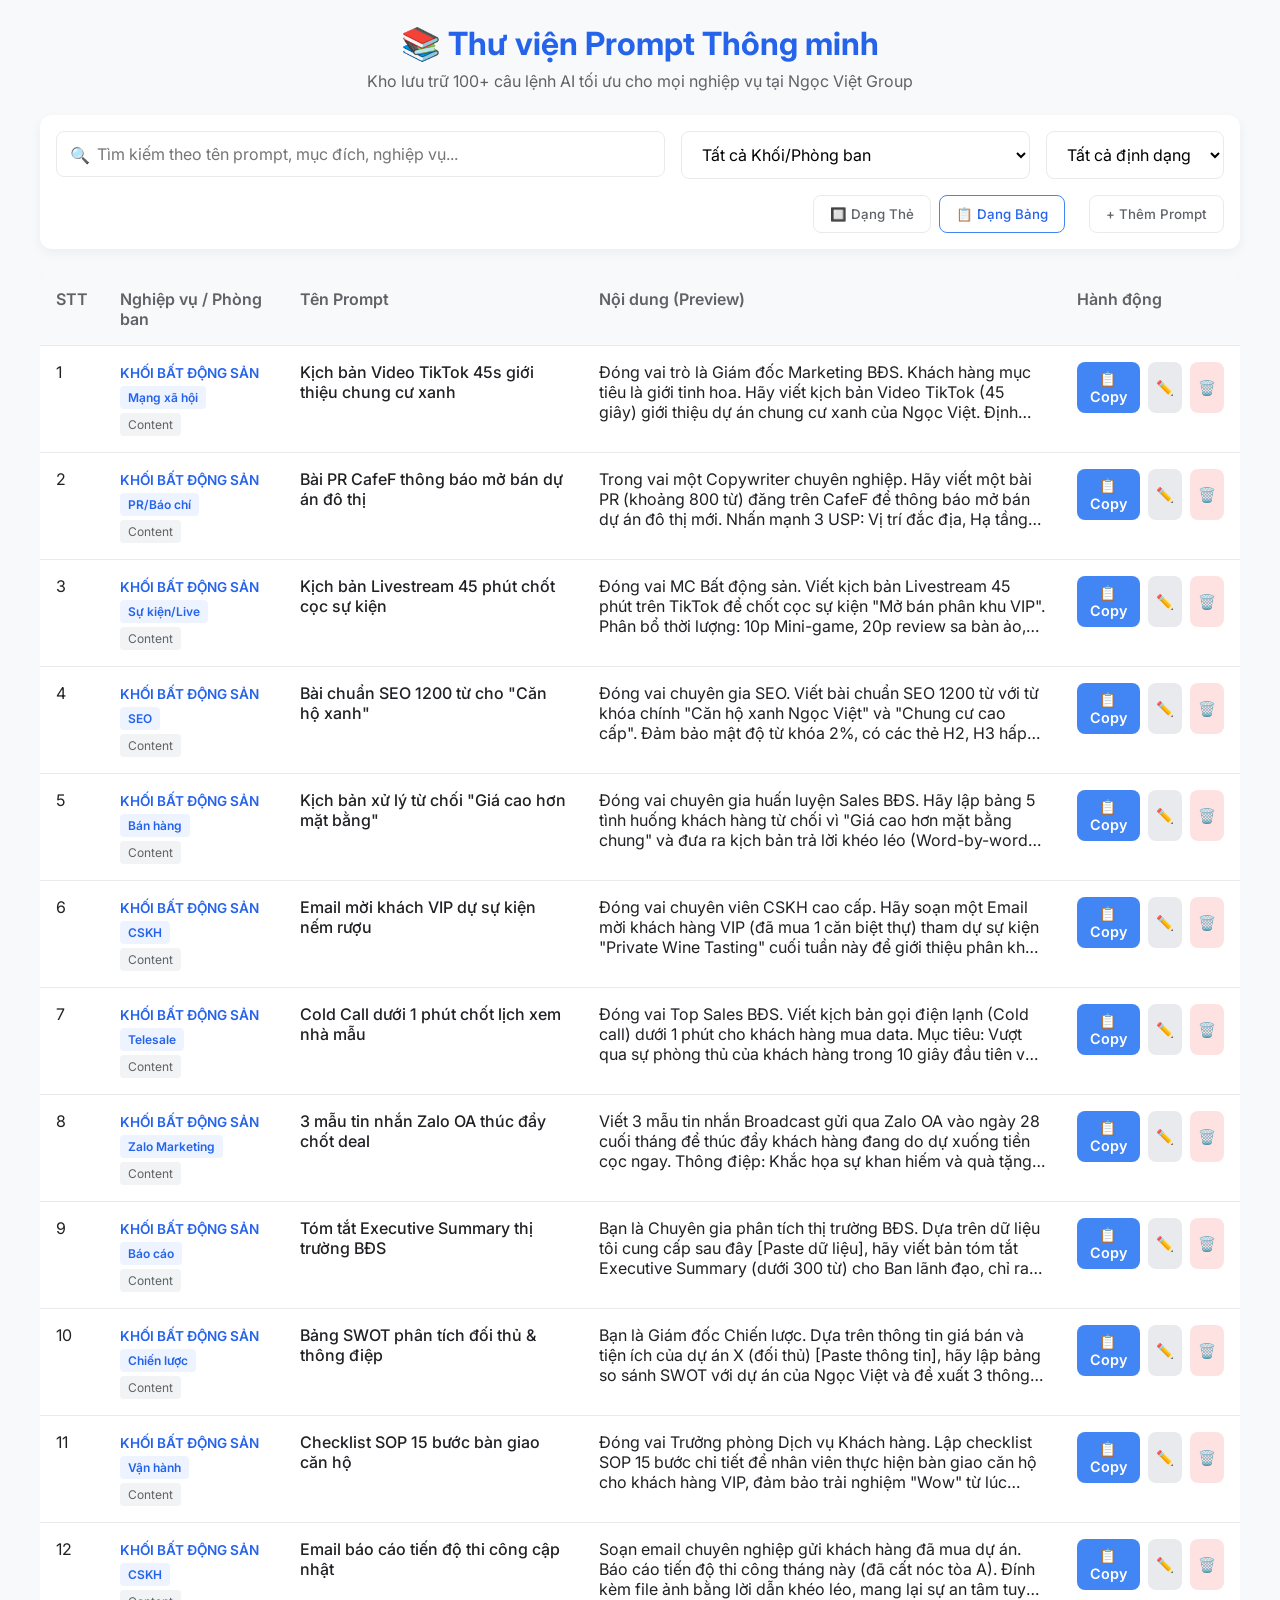
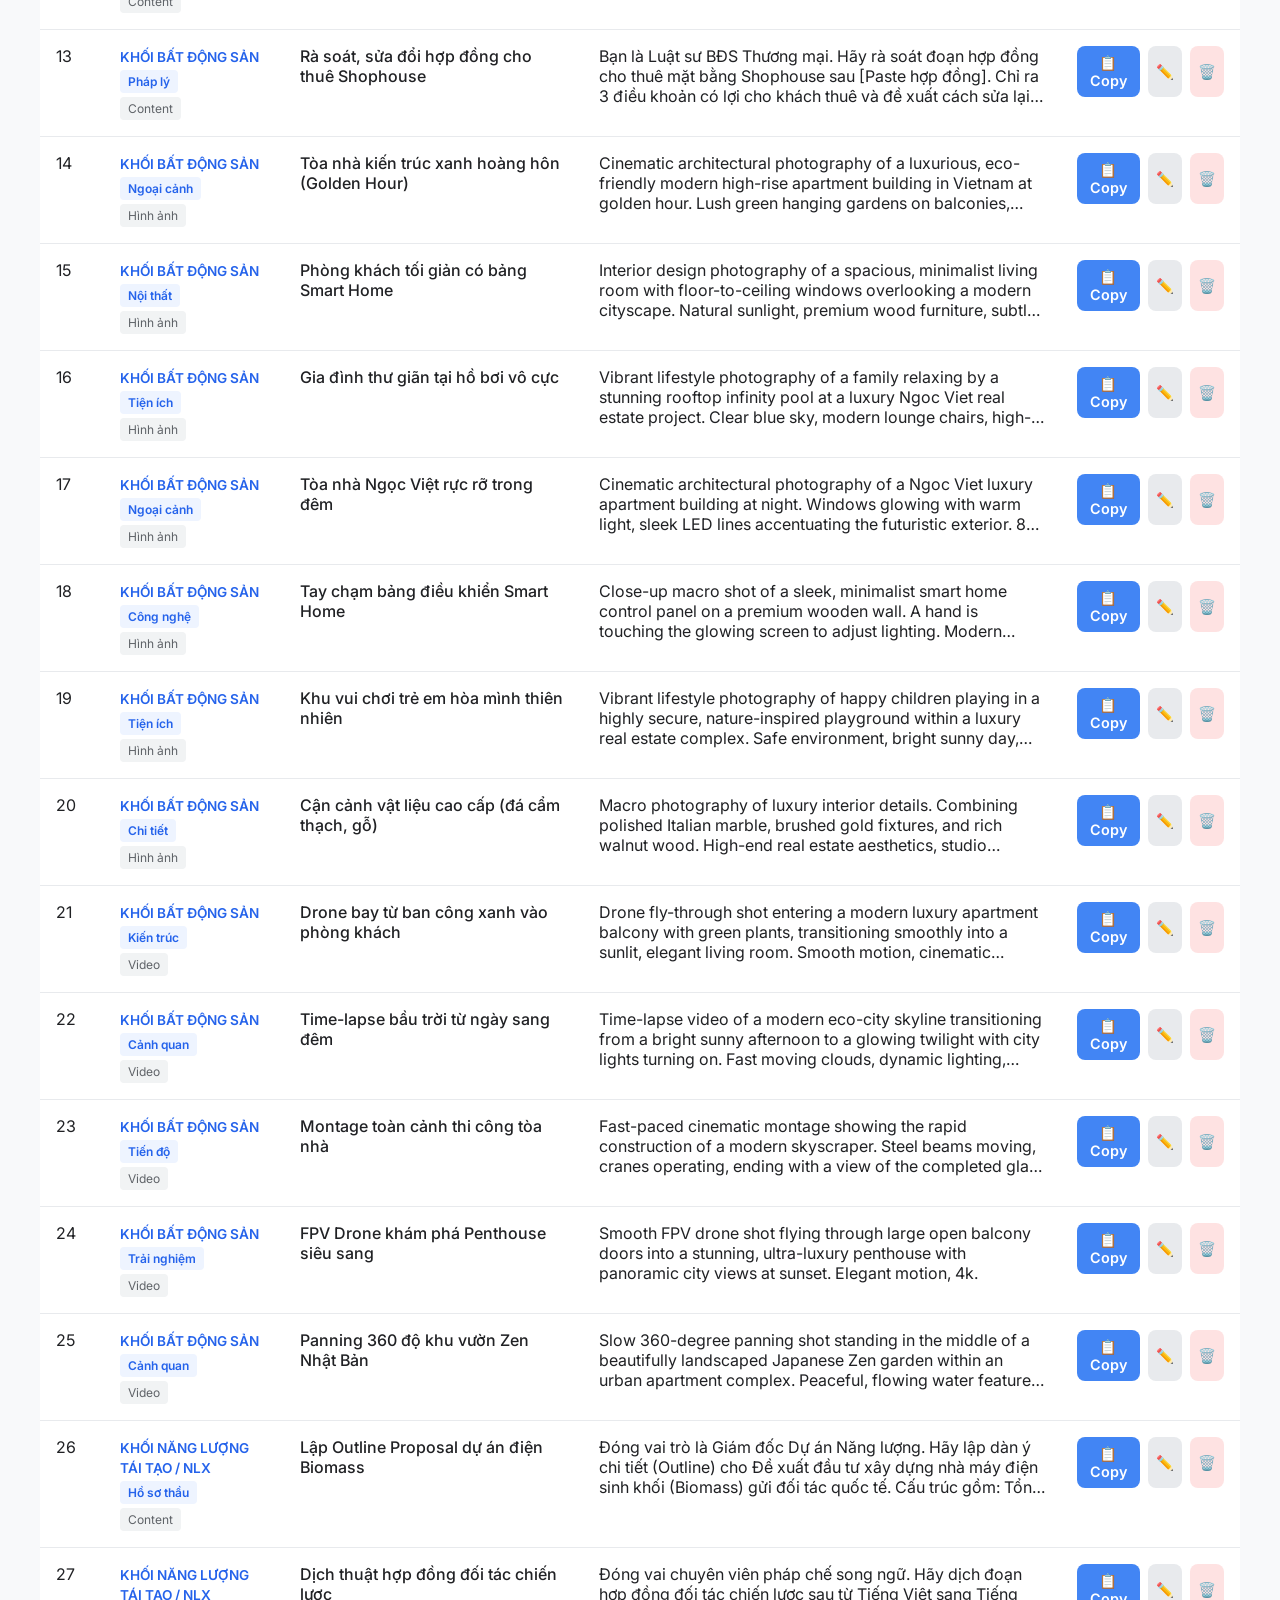
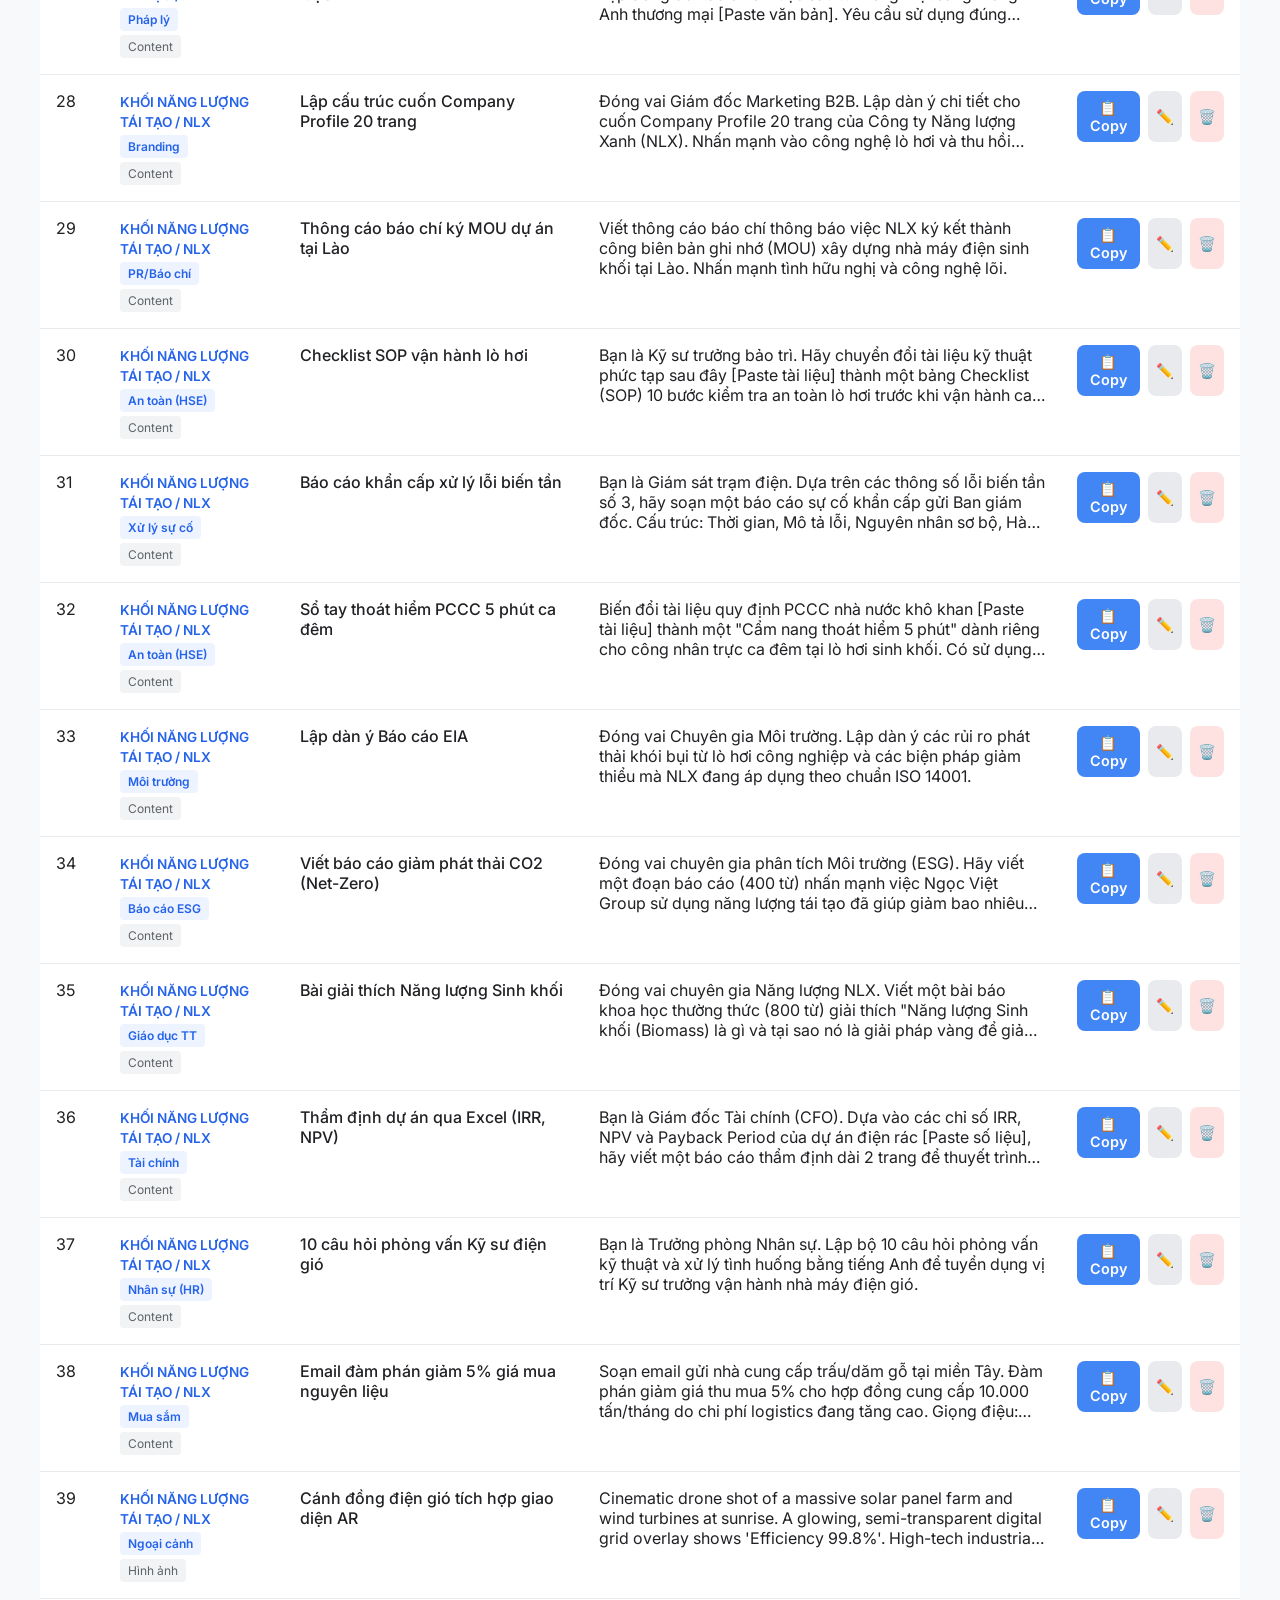
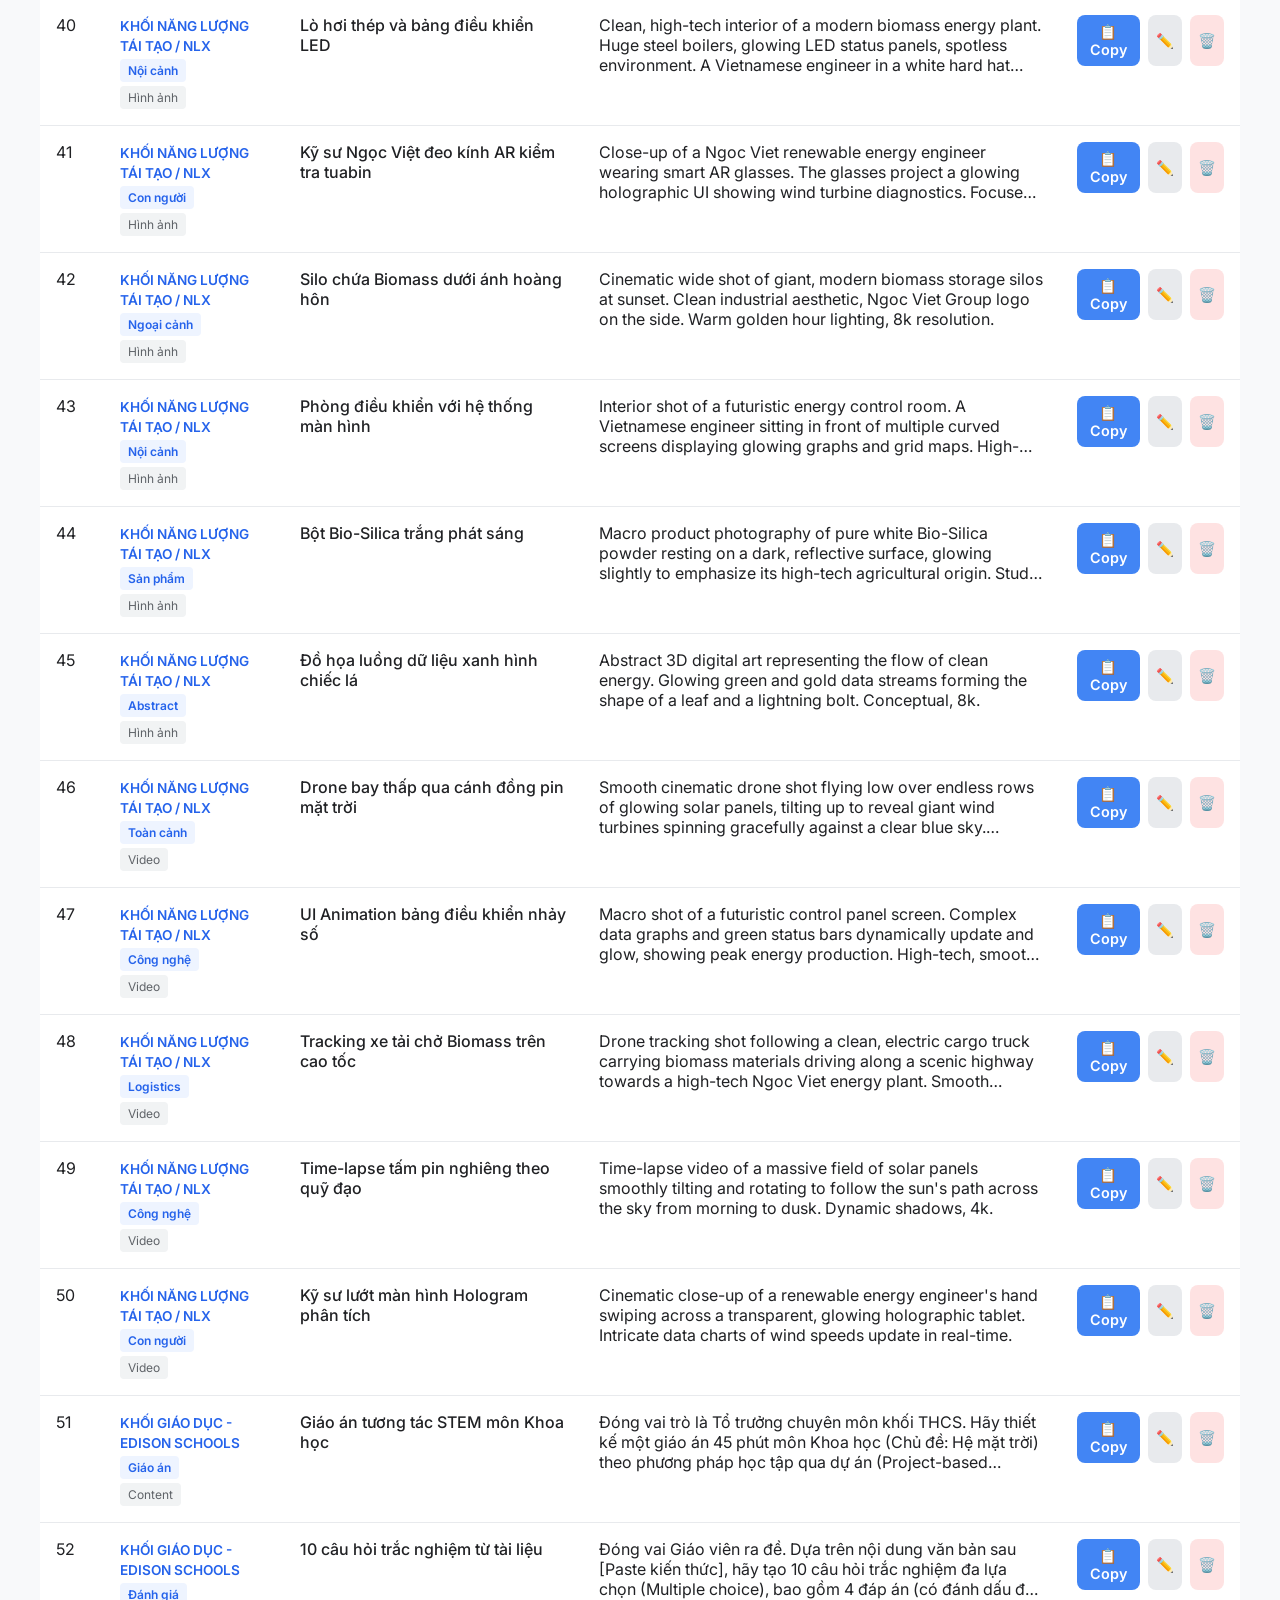
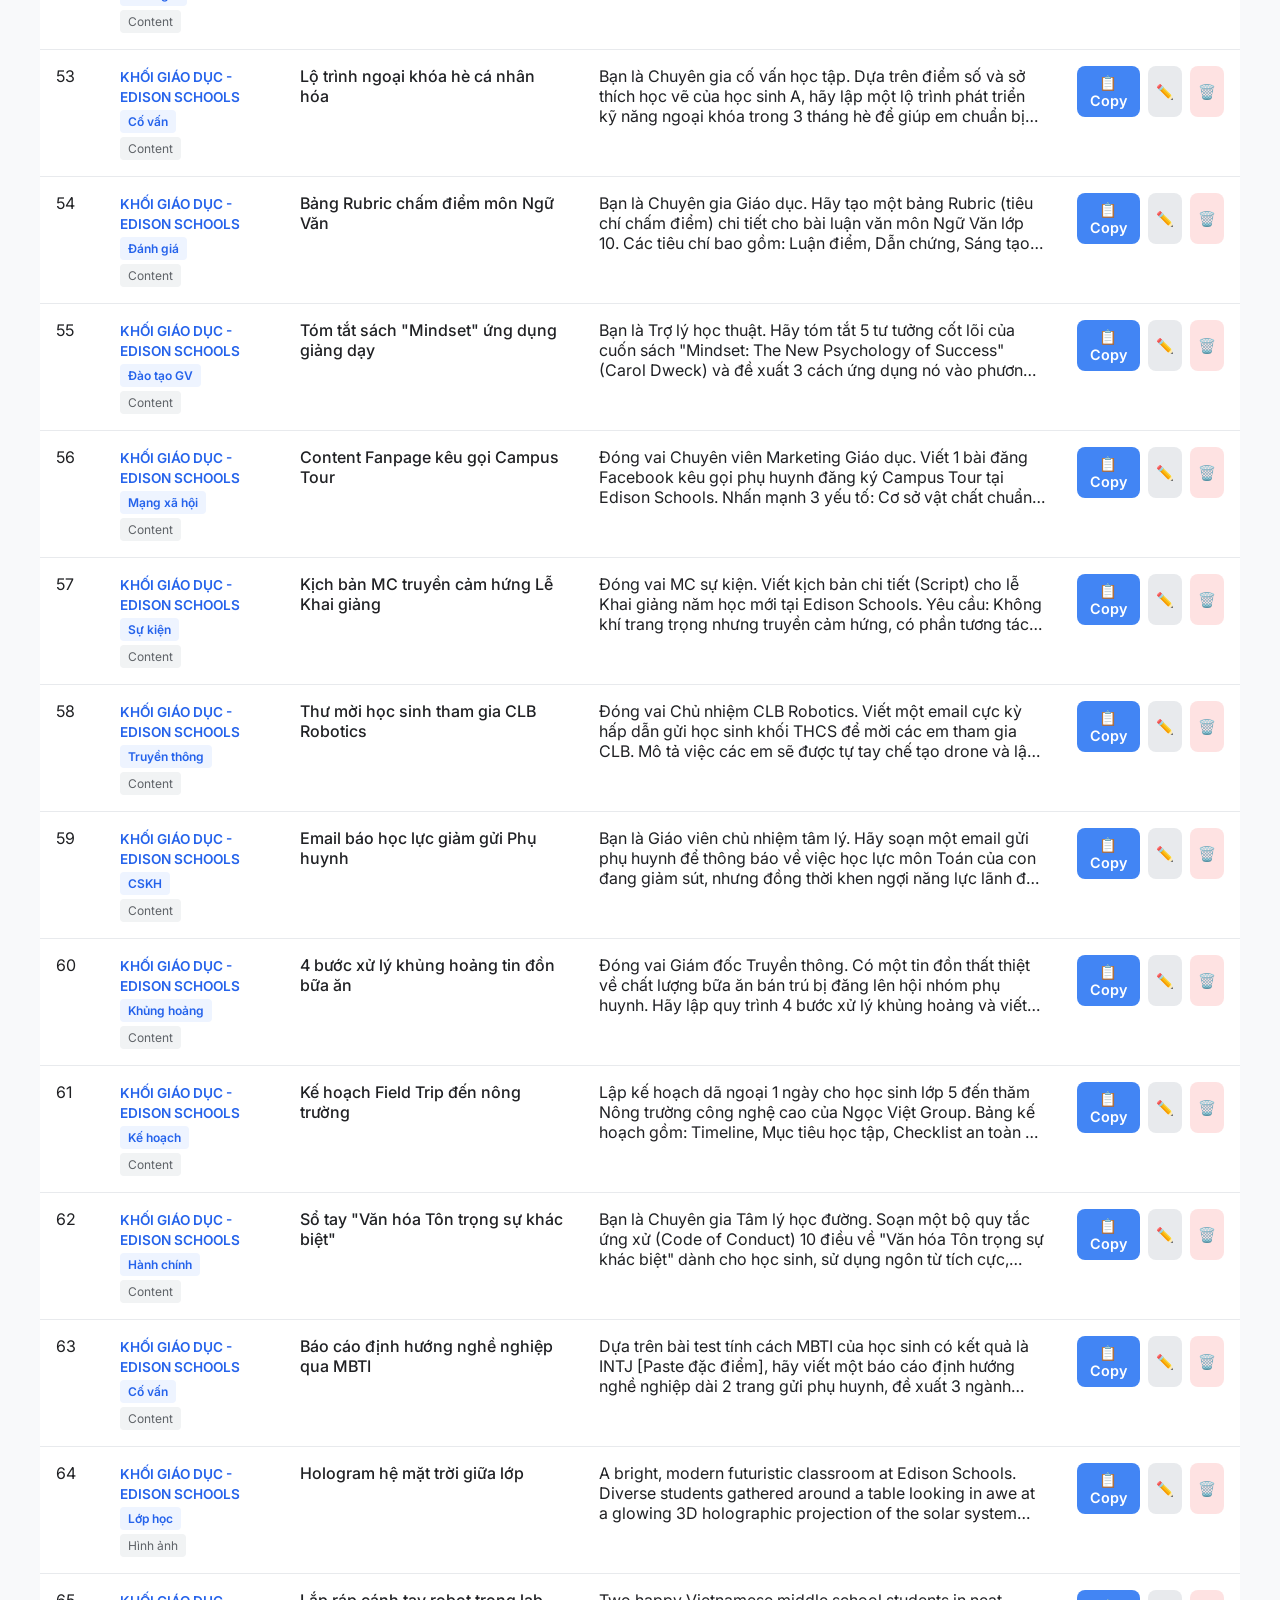
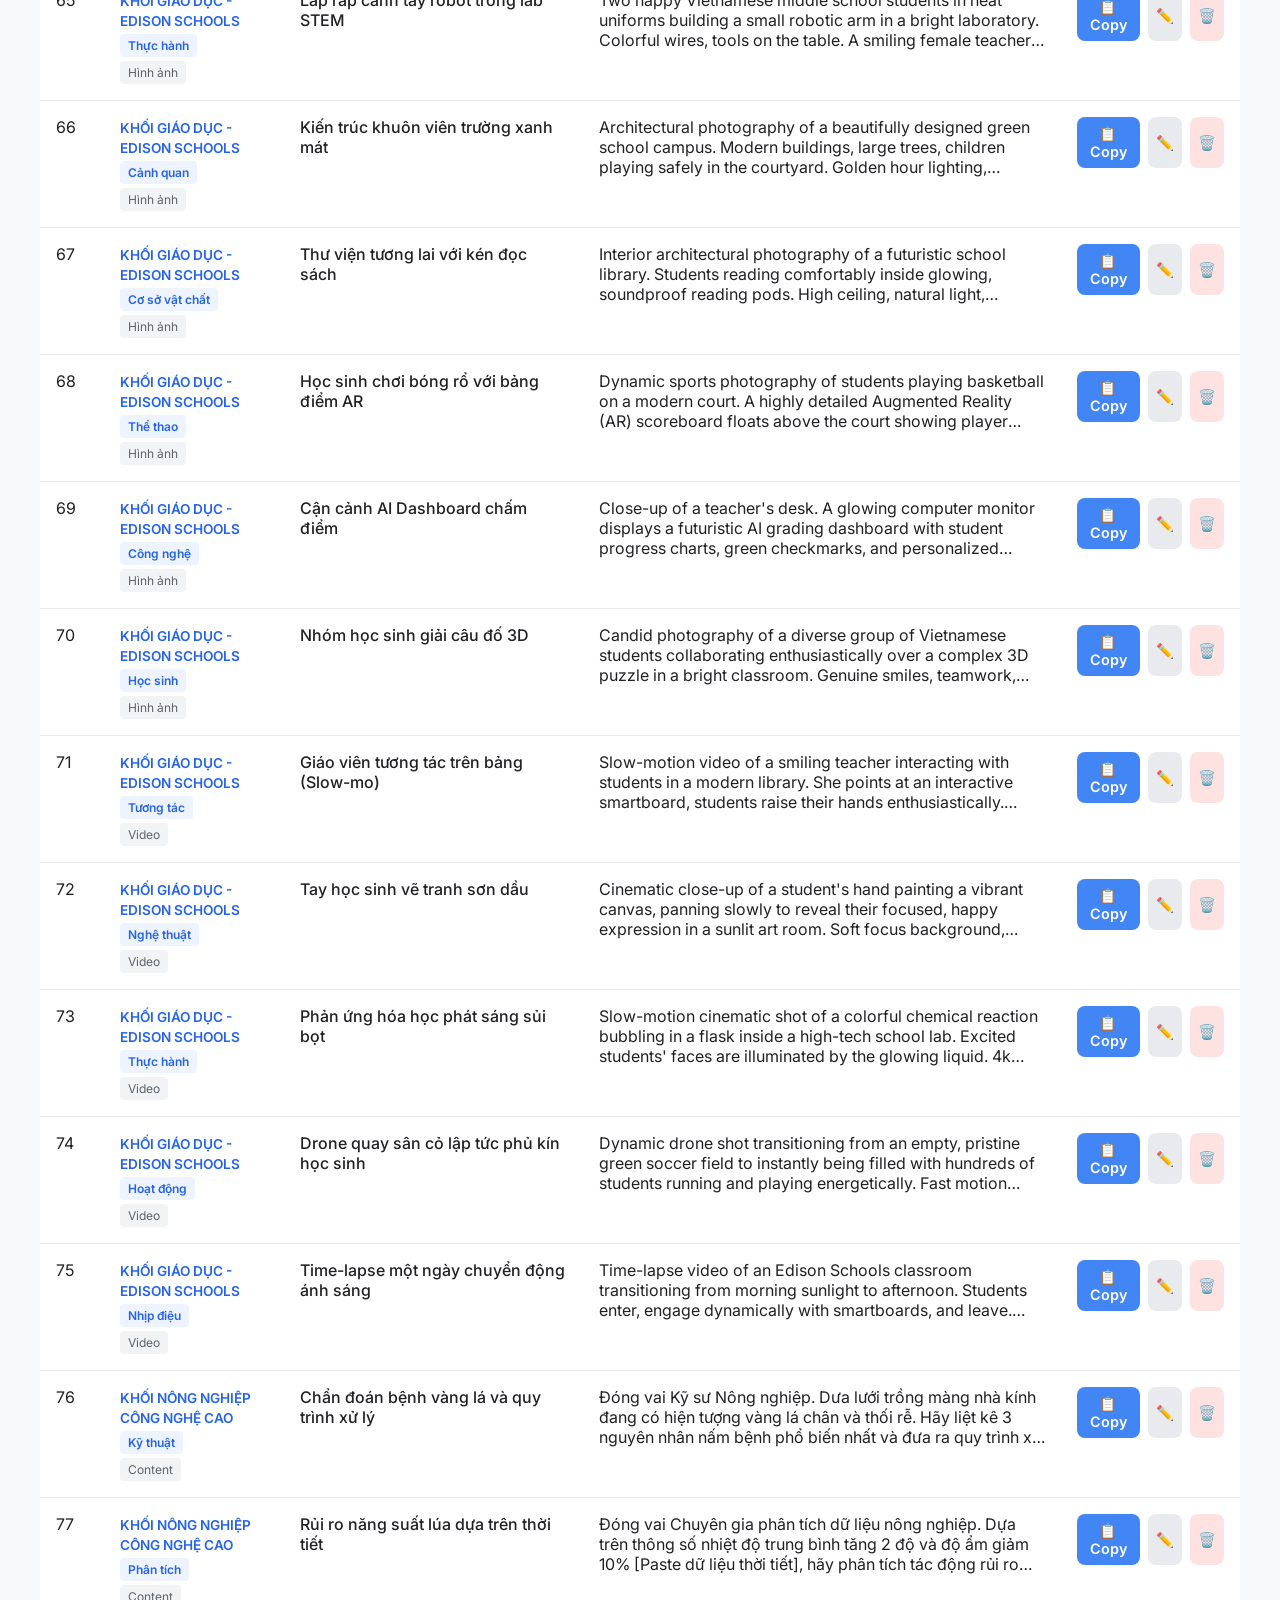
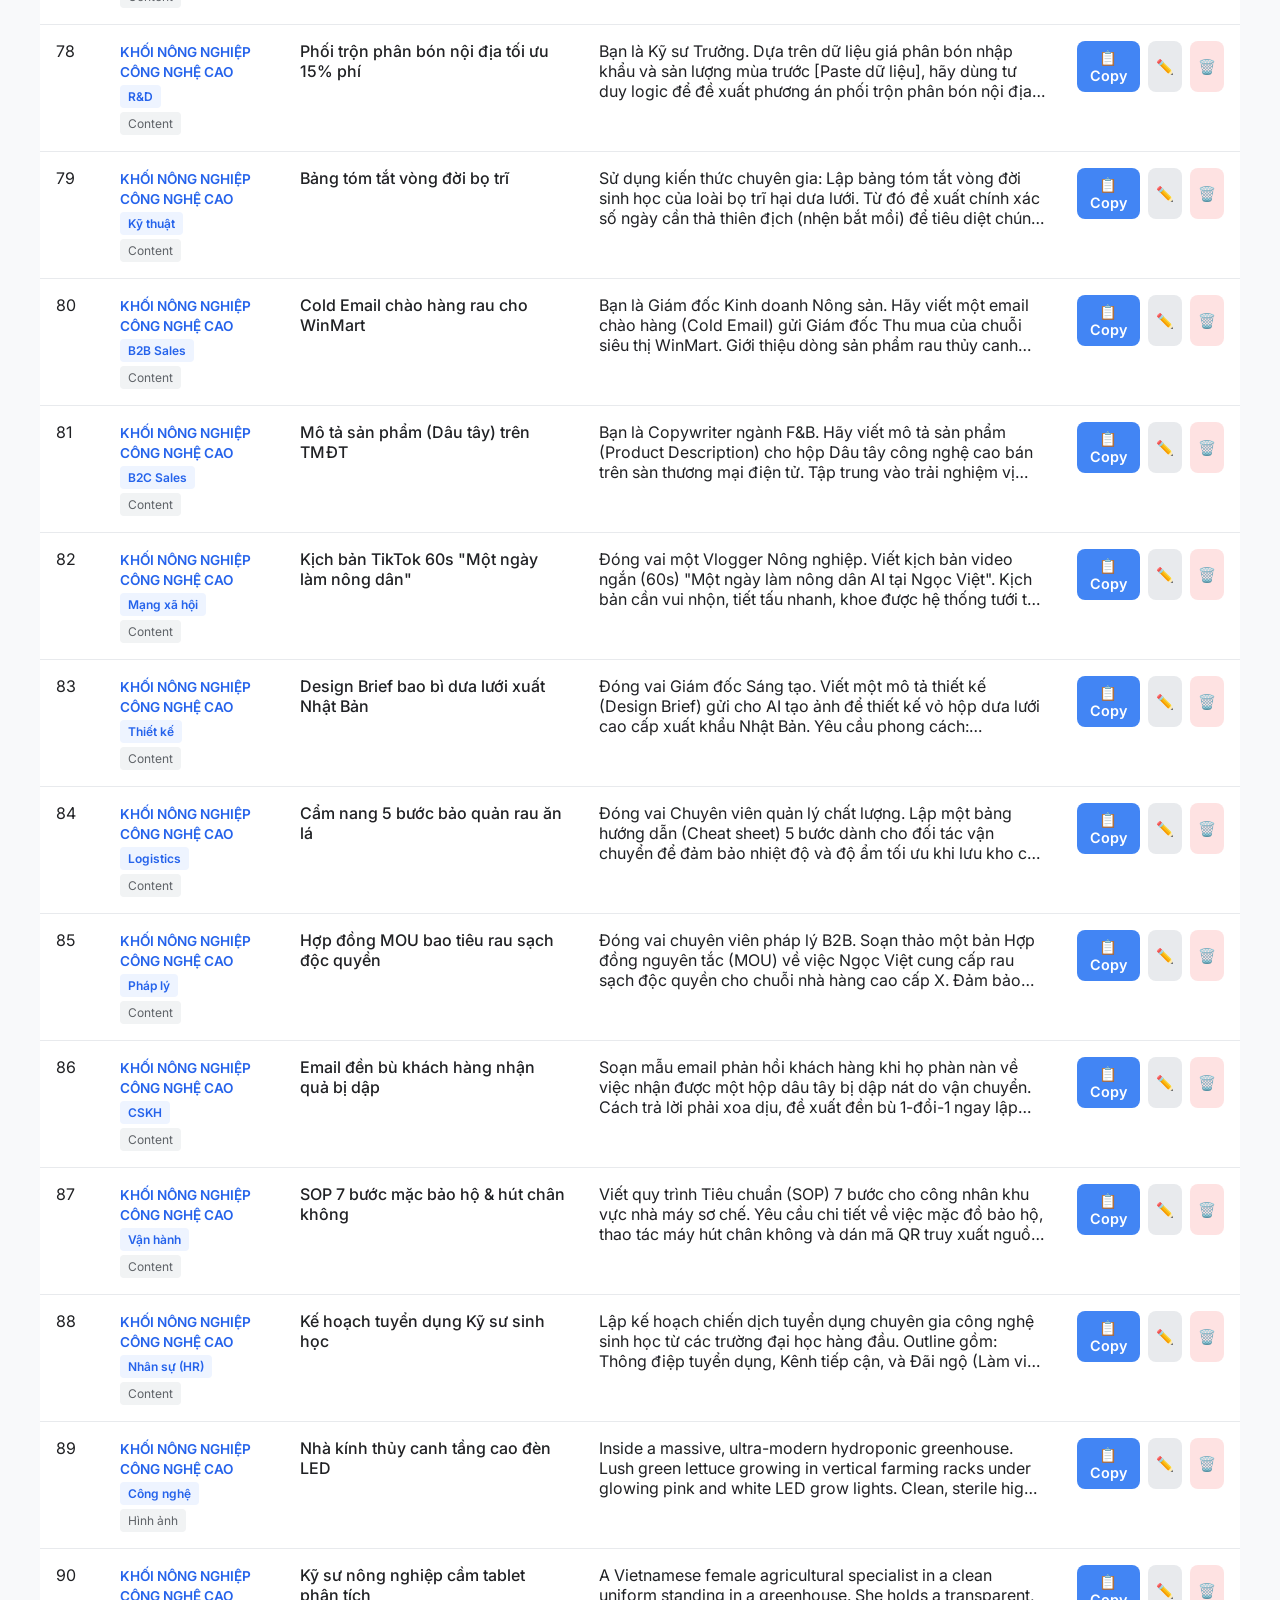
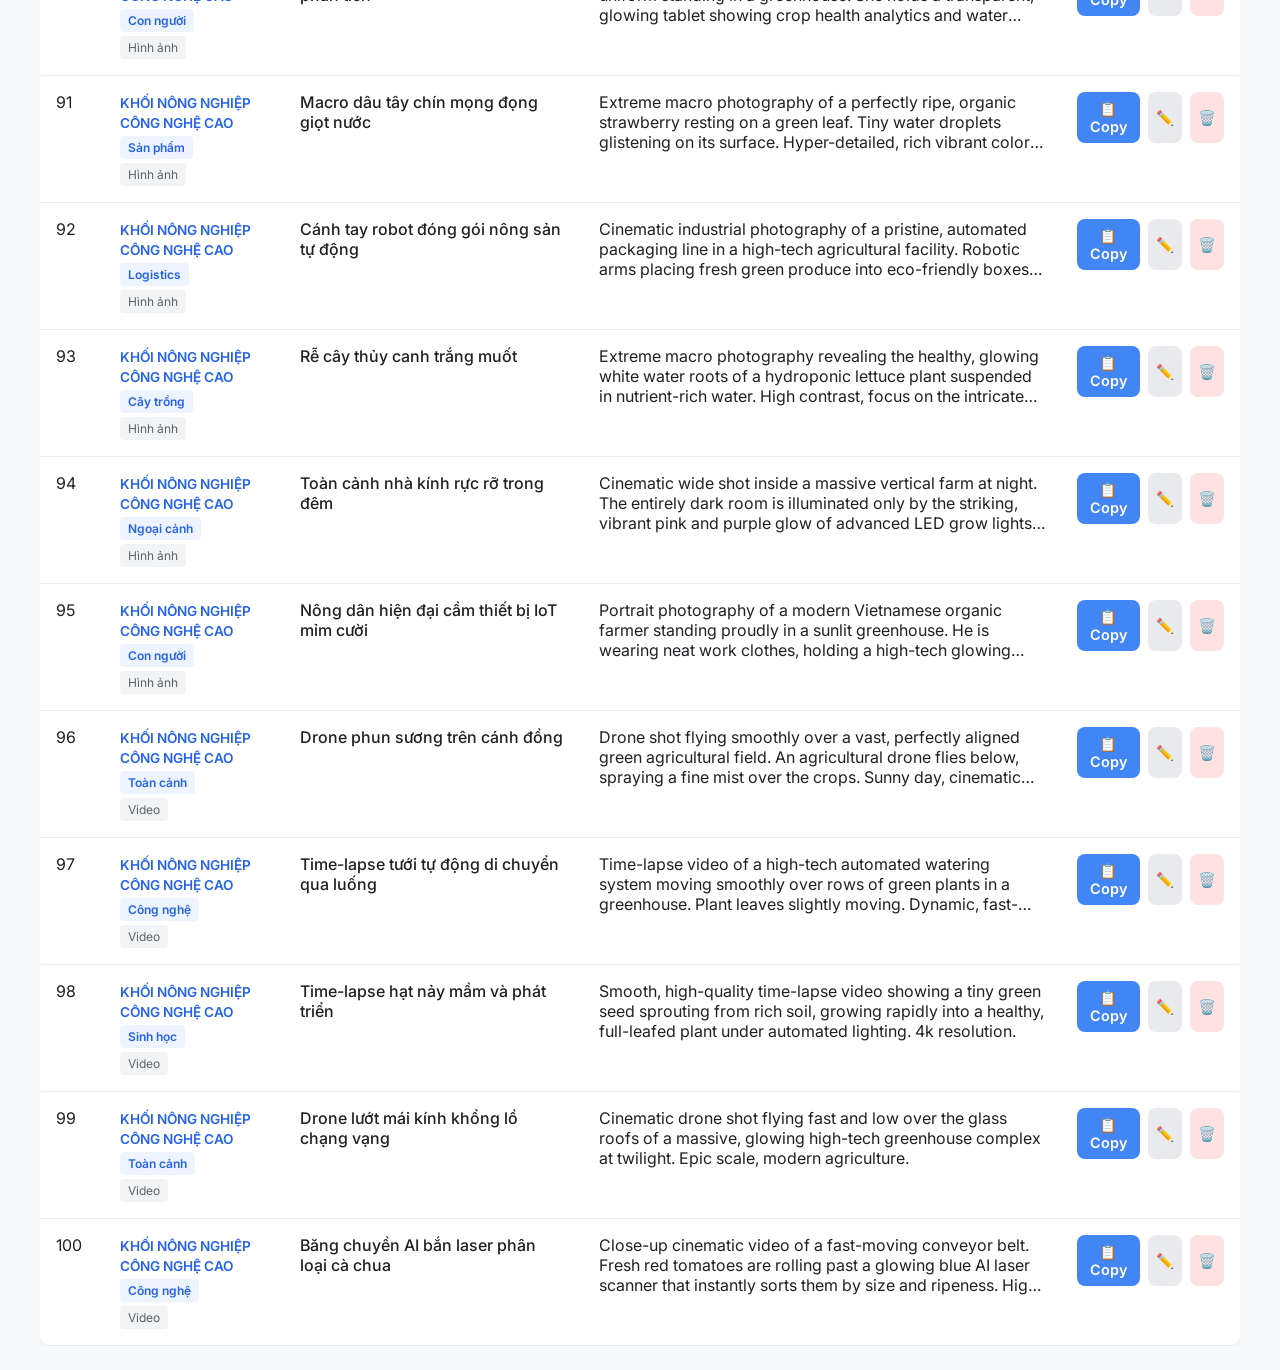
==== prompt-library.html @ 6fc6caa2 "Thêm thư viện prompt AI và cập nhật logic ứng dụng eLearning" ====
<!DOCTYPE html>
<html lang="vi">
<head>
  <meta charset="UTF-8">
  <meta name="viewport" content="width=device-width, initial-scale=1.0">
  <title>Thư viện Prompt Thông minh - Ngọc Việt Group</title>
  <style>
    @import url('https://fonts.googleapis.com/css2?family=Inter:wght@400;500;600;700&display=swap');
    
    :root {
      --primary: #4285F4;
      --primary-dark: #2563EB;
      --bg: #F8F9FA;
      --surface: #FFFFFF;
      --border: #E8EAED;
      --text: #202124;
      --text-muted: #5F6368;
      --radius: 12px;
      --shadow: 0 4px 12px rgba(0,0,0,0.05);
    }

    * { box-sizing: border-box; margin: 0; padding: 0; font-family: 'Inter', sans-serif; }
    
    body { background: var(--bg); color: var(--text); padding: 24px; }
    
    .header {
      max-width: 1200px;
      margin: 0 auto 24px auto;
      text-align: center;
    }
    .header h1 { font-size: 2rem; margin-bottom: 8px; color: var(--primary-dark); }
    .header p { color: var(--text-muted); }

    .controls {
      max-width: 1200px;
      margin: 0 auto 24px auto;
      display: flex;
      gap: 16px;
      background: var(--surface);
      padding: 16px;
      border-radius: var(--radius);
      box-shadow: var(--shadow);
      flex-wrap: wrap;
    }

    .search-box {
      flex: 1;
      min-width: 300px;
      position: relative;
    }
    .search-box input {
      width: 100%;
      padding: 12px 16px 12px 40px;
      border: 1px solid var(--border);
      border-radius: 8px;
      font-size: 1rem;
      outline: none;
    }
    .search-box input:focus { border-color: var(--primary); }
    .search-icon {
      position: absolute;
      left: 14px;
      top: 50%;
      transform: translateY(-50%);
      color: var(--text-muted);
    }

    .filter-box select {
      padding: 12px 16px;
      border: 1px solid var(--border);
      border-radius: 8px;
      font-size: 1rem;
      outline: none;
      background: var(--surface);
      cursor: pointer;
    }

    .prompt-grid {
      max-width: 1200px;
      margin: 0 auto;
      display: grid;
      grid-template-columns: repeat(auto-fill, minmax(350px, 1fr));
      gap: 20px;
    }

    .prompt-card {
      background: var(--surface);
      border: 1px solid var(--border);
      border-radius: var(--radius);
      padding: 20px;
      box-shadow: var(--shadow);
      display: flex;
      flex-direction: column;
      transition: transform 0.2s;
    }
    .prompt-card:hover {
      transform: translateY(-4px);
      box-shadow: 0 8px 24px rgba(0,0,0,0.1);
    }

    .card-header {
      display: flex;
      justify-content: space-between;
      margin-bottom: 12px;
      align-items: flex-start;
    }
    .card-tag {
      background: #EEF4FF;
      color: var(--primary-dark);
      padding: 4px 8px;
      border-radius: 4px;
      font-size: 0.75rem;
      font-weight: 600;
    }
    .card-format {
      background: #F1F3F4;
      color: var(--text-muted);
      padding: 4px 8px;
      border-radius: 4px;
      font-size: 0.75rem;
    }

    .card-title {
      font-size: 1.1rem;
      font-weight: 600;
      margin-bottom: 12px;
      line-height: 1.4;
    }

    .card-content {
      background: var(--bg);
      padding: 12px;
      border-radius: 8px;
      font-size: 0.9rem;
      color: var(--text-muted);
      line-height: 1.5;
      margin-bottom: 16px;
      flex: 1;
      overflow-y: auto;
      max-height: 150px;
      white-space: pre-wrap;
    }

    .btn-copy {
      background: var(--primary);
      color: white;
      border: none;
      padding: 10px;
      border-radius: 8px;
      cursor: pointer;
      font-weight: 600;
      font-size: 0.9rem;
      transition: background 0.2s;
      width: 100%;
    }
    .btn-copy:hover { background: var(--primary-dark); }
    .btn-copy.copied { background: var(--success); }

    .loading {
      text-align: center;
      padding: 40px;
      color: var(--text-muted);
      grid-column: 1 / -1;
    }

    .view-toggle {
      display: flex;
      gap: 8px;
      margin-left: auto;
    }
    .view-toggle button {
      padding: 10px 16px;
      background: var(--surface);
      border: 1px solid var(--border);
      border-radius: 8px;
      cursor: pointer;
      font-weight: 500;
      color: var(--text-muted);
    }
    .view-toggle button.active {
      background: var(--primary-light);
      color: var(--primary-dark);
      border-color: var(--primary);
    }

    .prompt-table {
      width: 100%;
      border-collapse: collapse;
      background: var(--surface);
      border-radius: var(--radius);
      overflow: hidden;
      box-shadow: var(--shadow);
    }
    .prompt-table th, .prompt-table td {
      padding: 16px;
      text-align: left;
      border-bottom: 1px solid var(--border);
      vertical-align: top;
    }
    .prompt-table th {
      background: var(--bg);
      font-weight: 600;
      color: var(--text-muted);
    }
    .prompt-table tbody tr:hover {
      background: #F8FAFC;
    }
    .table-content {
      max-height: 80px;
      overflow: hidden;
      text-overflow: ellipsis;
      display: -webkit-box;
      -webkit-line-clamp: 3;
      -webkit-box-orient: vertical;
    }

    /* Modal */
    .modal-overlay {
      display: none;
      position: fixed;
      top: 0; left: 0; width: 100%; height: 100%;
      background: rgba(0,0,0,0.5);
      align-items: center; justify-content: center;
      z-index: 1000;
    }
    .modal-box {
      background: var(--surface);
      border-radius: var(--radius);
      width: 100%; max-width: 600px;
      padding: 24px;
      box-shadow: 0 8px 32px rgba(0,0,0,0.12);
    }
    .modal-title { font-size: 1.5rem; margin-bottom: 16px; color: var(--primary-dark); }
    .form-group { margin-bottom: 16px; }
    .form-group label { display: block; margin-bottom: 8px; font-weight: 500; }
    .form-group input, .form-group textarea, .form-group select {
      width: 100%; padding: 10px; border: 1px solid var(--border); border-radius: 8px; font-size: 1rem;
    }
    .modal-footer { display: flex; justify-content: flex-end; gap: 12px; margin-top: 24px; }
    .btn { padding: 10px 16px; border-radius: 8px; cursor: pointer; font-weight: 600; border: none; }
    .btn-cancel { background: #E8EAED; color: var(--text); }
    .btn-save { background: var(--primary); color: white; }
    .btn-save:hover { background: var(--primary-dark); }
    .btn-add { background: var(--success); color: white; margin-left: 16px; border: none; padding: 10px 16px; border-radius: 8px; font-weight: 600; cursor: pointer;}
  </style>
</head>
<body>

  <div class="header">
    <h1>📚 Thư viện Prompt Thông minh</h1>
    <p>Kho lưu trữ 100+ câu lệnh AI tối ưu cho mọi nghiệp vụ tại Ngọc Việt Group</p>
  </div>

  <div class="controls">
    <div class="search-box">
      <span class="search-icon">🔍</span>
      <input type="text" id="searchInput" placeholder="Tìm kiếm theo tên prompt, mục đích, nghiệp vụ...">
    </div>
    <div class="filter-box">
      <select id="categoryFilter">
        <option value="all">Tất cả Khối/Phòng ban</option>
      </select>
    </div>
    <div class="filter-box">
      <select id="formatFilter">
        <option value="all">Tất cả định dạng</option>
      </select>
    </div>
    <div class="view-toggle">
      <button id="btnGrid" onclick="setView('grid')">🔲 Dạng Thẻ</button>
      <button id="btnTable" class="active" onclick="setView('table')">📋 Dạng Bảng</button>
      <button class="btn-add" onclick="openModal()">+ Thêm Prompt</button>
    </div>
  </div>

  <div id="viewContainer">
    <div class="prompt-grid">
      <div class="loading">Đang tải dữ liệu Prompt...</div>
    </div>
  </div>

  <div class="modal-overlay" id="promptModal">
    <div class="modal-box">
      <h2 class="modal-title" id="modalTitle">Thêm Prompt Mới</h2>
      <input type="hidden" id="editIndex" value="-1" />
      <div class="form-group">
        <label>Khối/Phòng ban</label>
        <input type="text" id="pCategory" placeholder="VD: Khối Bất động sản">
      </div>
      <div class="form-group">
        <label>Nghiệp vụ</label>
        <input type="text" id="pGroup" placeholder="VD: Mạng xã hội">
      </div>
      <div class="form-group">
        <label>Định dạng</label>
        <select id="pFormat">
          <option value="Content">Content</option>
          <option value="Hình ảnh">Hình ảnh</option>
          <option value="Video">Video</option>
        </select>
      </div>
      <div class="form-group">
        <label>Tên Prompt</label>
        <input type="text" id="pTitle" placeholder="Tên chức năng của prompt">
      </div>
      <div class="form-group">
        <label>Nội dung Prompt</label>
        <textarea id="pContent" rows="5" placeholder="Câu lệnh chi tiết..."></textarea>
      </div>
      <div class="modal-footer">
        <button class="btn btn-cancel" onclick="closeModal()">Hủy</button>
        <button class="btn btn-save" onclick="savePrompt()">Lưu lại</button>
      </div>
    </div>
  </div>

  <script>
    let promptsData = JSON.parse(localStorage.getItem('nv_learn_prompts_v1')) || [];
    let currentView = 'table';

    function setView(view) {
      currentView = view;
      document.getElementById('btnGrid').classList.toggle('active', view === 'grid');
      document.getElementById('btnTable').classList.toggle('active', view === 'table');
      handleFilter();
    }

    async function loadPrompts() {
      if (promptsData.length > 0) {
        populateFilters();
        handleFilter();
        return;
      }
      try {
        const response = await fetch('Prompt');
        if (!response.ok) throw new Error('Cannot load Prompt file');
        const text = await response.text();
        parsePrompts(text);
      } catch (error) {
        // Fallback for file:// protocol CORS issues
        document.getElementById('viewContainer').innerHTML = `
          <div class="loading" style="color:var(--text-muted); max-width:600px; margin:0 auto;">
            <h3>⚠️ Không thể tải dữ liệu tự động</h3>
            <p style="margin-top:10px;">Do bạn đang mở trực tiếp file HTML (chế độ offline), trình duyệt chặn quyền tự động đọc file nội bộ.</p>
            <p style="margin-top:10px;">Vui lòng bấm nút bên dưới và chọn file <strong>Prompt</strong> trong thư mục để tiếp tục:</p>
            <input type="file" id="promptFileInput" style="margin-top:20px; font-size:1rem;" accept=".txt, *" onchange="handleFileUpload(event)">
          </div>
        `;
      }
    }

    function handleFileUpload(event) {
      const file = event.target.files[0];
      if (!file) return;
      const reader = new FileReader();
      reader.onload = function(e) {
        parsePrompts(e.target.result);
      };
      reader.readAsText(file);
    }

    function parsePrompts(text) {
      const lines = text.split('\n').map(l => l.trim()).filter(l => l !== '');
      let currentCategory = '';
      let i = 0;

      while (i < lines.length) {
        if (lines[i].match(/^\d+\.\s+KHỐI/)) {
          currentCategory = lines[i].replace(/^\d+\.\s+/, '').replace(/\s+\(\d+\s+Prompt\)/i, '').trim();
          i++;
          // Skip header row
          while (i < lines.length && !lines[i].match(/^\d+$/)) {
            i++;
          }
        } else if (lines[i].match(/^\d+$/)) {
          let stt = lines[i++];
          let group = lines[i++] || '';
          let title = lines[i++] || '';
          
          let content = '';
          while (i < lines.length && !['Content', 'Hình ảnh', 'Video'].includes(lines[i])) {
            content += lines[i] + '\n';
            i++;
          }
          let format = lines[i++] || 'Content';

          if (title && content) {
            promptsData.push({
              category: currentCategory,
              stt: stt,
              group: group,
              title: title,
              content: content.trim(),
              format: format
            });
          }
        } else {
          i++;
        }
      }

      populateFilters();
      saveData();
    }

    function saveData() {
      localStorage.setItem('nv_learn_prompts_v1', JSON.stringify(promptsData));
      handleFilter();
    }

    function populateFilters() {
      const categories = [...new Set(promptsData.map(p => p.category))];
      const formats = [...new Set(promptsData.map(p => p.format))];

      const catSelect = document.getElementById('categoryFilter');
      categories.forEach(c => {
        let opt = document.createElement('option');
        opt.value = c; opt.textContent = c;
        catSelect.appendChild(opt);
      });

      const formatSelect = document.getElementById('formatFilter');
      formats.forEach(f => {
        let opt = document.createElement('option');
        opt.value = f; opt.textContent = f;
        formatSelect.appendChild(opt);
      });
    }

    function renderPrompts(data) {
      const container = document.getElementById('viewContainer');
      if (data.length === 0) {
        container.innerHTML = '<div class="loading">Không tìm thấy kết quả phù hợp.</div>';
        return;
      }

      if (currentView === 'grid') {
        let html = '<div class="prompt-grid">';
        data.forEach((p, idx) => {
          // get true index in promptsData
          const trueIdx = promptsData.findIndex(item => item === p);
          html += `
            <div class="prompt-card">
              <div class="card-header">
                <span class="card-tag">${p.category} - ${p.group}</span>
                <span class="card-format">${p.format}</span>
              </div>
              <h3 class="card-title">${p.title}</h3>
              <div class="card-content" id="content-${trueIdx}">${p.content}</div>
              <div style="display:flex; gap:8px;">
                <button class="btn-copy" onclick="copyToClipboard('${trueIdx}', this)">📋 Copy</button>
                <button class="btn-copy" style="background:#E8EAED; color:var(--text); width:auto;" onclick="openModal(${trueIdx})">✏️</button>
                <button class="btn-copy" style="background:#FEE2E2; color:var(--danger); width:auto;" onclick="deletePrompt(${trueIdx})">🗑️</button>
              </div>
            </div>
          `;
        });
        html += '</div>';
        container.innerHTML = html;
      } else {
        let html = `
          <div style="max-width: 1200px; margin: 0 auto; overflow-x: auto;">
            <table class="prompt-table">
              <thead>
                <tr>
                  <th style="width: 5%">STT</th>
                  <th style="width: 15%">Nghiệp vụ / Phòng ban</th>
                  <th style="width: 25%">Tên Prompt</th>
                  <th style="width: 40%">Nội dung (Preview)</th>
                  <th style="width: 15%">Hành động</th>
                </tr>
              </thead>
              <tbody>
        `;
        data.forEach((p, idx) => {
          const trueIdx = promptsData.findIndex(item => item === p);
          html += `
            <tr>
              <td>${p.stt}</td>
              <td>
                <span style="font-weight:600; color:var(--primary-dark); font-size:0.85rem">${p.category}</span><br/>
                <span class="card-tag" style="margin-top:4px; display:inline-block">${p.group}</span><br/>
                <span class="card-format" style="margin-top: 4px; display: inline-block;">${p.format}</span>
              </td>
              <td style="font-weight: 500;">${p.title}</td>
              <td>
                <div class="table-content" id="content-${trueIdx}">${p.content}</div>
              </td>
              <td>
                <div style="display:flex; gap:8px; flex-wrap:wrap">
                  <button class="btn-copy" style="padding: 8px; flex:1;" onclick="copyToClipboard('${trueIdx}', this)">📋 Copy</button>
                  <button class="btn-copy" style="padding: 8px; background:#E8EAED; color:var(--text); width:auto;" onclick="openModal(${trueIdx})">✏️</button>
                  <button class="btn-copy" style="padding: 8px; background:#FEE2E2; color:var(--danger); width:auto;" onclick="deletePrompt(${trueIdx})">🗑️</button>
                </div>
              </td>
            </tr>
          `;
        });
        html += `
              </tbody>
            </table>
          </div>
        `;
        container.innerHTML = html;
      }
    }

    function copyToClipboard(idx, btn) {
      const text = document.getElementById(`content-${idx}`).innerText;
      navigator.clipboard.writeText(text).then(() => {
        const originalText = btn.innerHTML;
        btn.innerHTML = '✅ Đã Copy!';
        btn.classList.add('copied');
        setTimeout(() => {
          btn.innerHTML = originalText;
          btn.classList.remove('copied');
        }, 2000);
      });
    }

    function handleFilter() {
      const search = document.getElementById('searchInput').value.toLowerCase();
      const cat = document.getElementById('categoryFilter').value;
      const format = document.getElementById('formatFilter').value;

      const filtered = promptsData.filter(p => {
        const matchSearch = p.title.toLowerCase().includes(search) || p.content.toLowerCase().includes(search) || p.group.toLowerCase().includes(search);
        const matchCat = cat === 'all' || p.category === cat;
        const matchFormat = format === 'all' || p.format === format;
        return matchSearch && matchCat && matchFormat;
      });

      renderPrompts(filtered);
    }

    // CRUD Logic
    function openModal(idx = -1) {
      document.getElementById('promptModal').style.display = 'flex';
      if(idx > -1) {
        document.getElementById('modalTitle').textContent = 'Chỉnh sửa Prompt';
        document.getElementById('editIndex').value = idx;
        const p = promptsData[idx];
        document.getElementById('pCategory').value = p.category;
        document.getElementById('pGroup').value = p.group;
        document.getElementById('pTitle').value = p.title;
        document.getElementById('pContent').value = p.content;
        document.getElementById('pFormat').value = p.format;
      } else {
        document.getElementById('modalTitle').textContent = 'Thêm Prompt Mới';
        document.getElementById('editIndex').value = -1;
        document.getElementById('pCategory').value = '';
        document.getElementById('pGroup').value = '';
        document.getElementById('pTitle').value = '';
        document.getElementById('pContent').value = '';
        document.getElementById('pFormat').value = 'Content';
      }
    }

    function closeModal() {
      document.getElementById('promptModal').style.display = 'none';
    }

    function savePrompt() {
      const idx = parseInt(document.getElementById('editIndex').value);
      const category = document.getElementById('pCategory').value || 'Chung';
      const group = document.getElementById('pGroup').value || 'Chung';
      const title = document.getElementById('pTitle').value;
      const content = document.getElementById('pContent').value;
      const format = document.getElementById('pFormat').value;

      if(!title || !content) return alert('Vui lòng nhập Tên và Nội dung!');

      if(idx > -1) {
        promptsData[idx] = { ...promptsData[idx], category, group, title, content, format };
      } else {
        const stt = promptsData.length > 0 ? parseInt(promptsData[promptsData.length-1].stt) + 1 : 1;
        promptsData.push({ stt: stt, category, group, title, content, format });
      }
      saveData();
      closeModal();
    }

    function deletePrompt(idx) {
      if(confirm('Bạn có chắc muốn xóa prompt này?')) {
        promptsData.splice(idx, 1);
        saveData();
      }
    }

    document.getElementById('searchInput').addEventListener('input', handleFilter);
    document.getElementById('categoryFilter').addEventListener('change', handleFilter);
    document.getElementById('formatFilter').addEventListener('change', handleFilter);

    // Init
    window.onload = loadPrompts;
  </script>
</body>
</html>
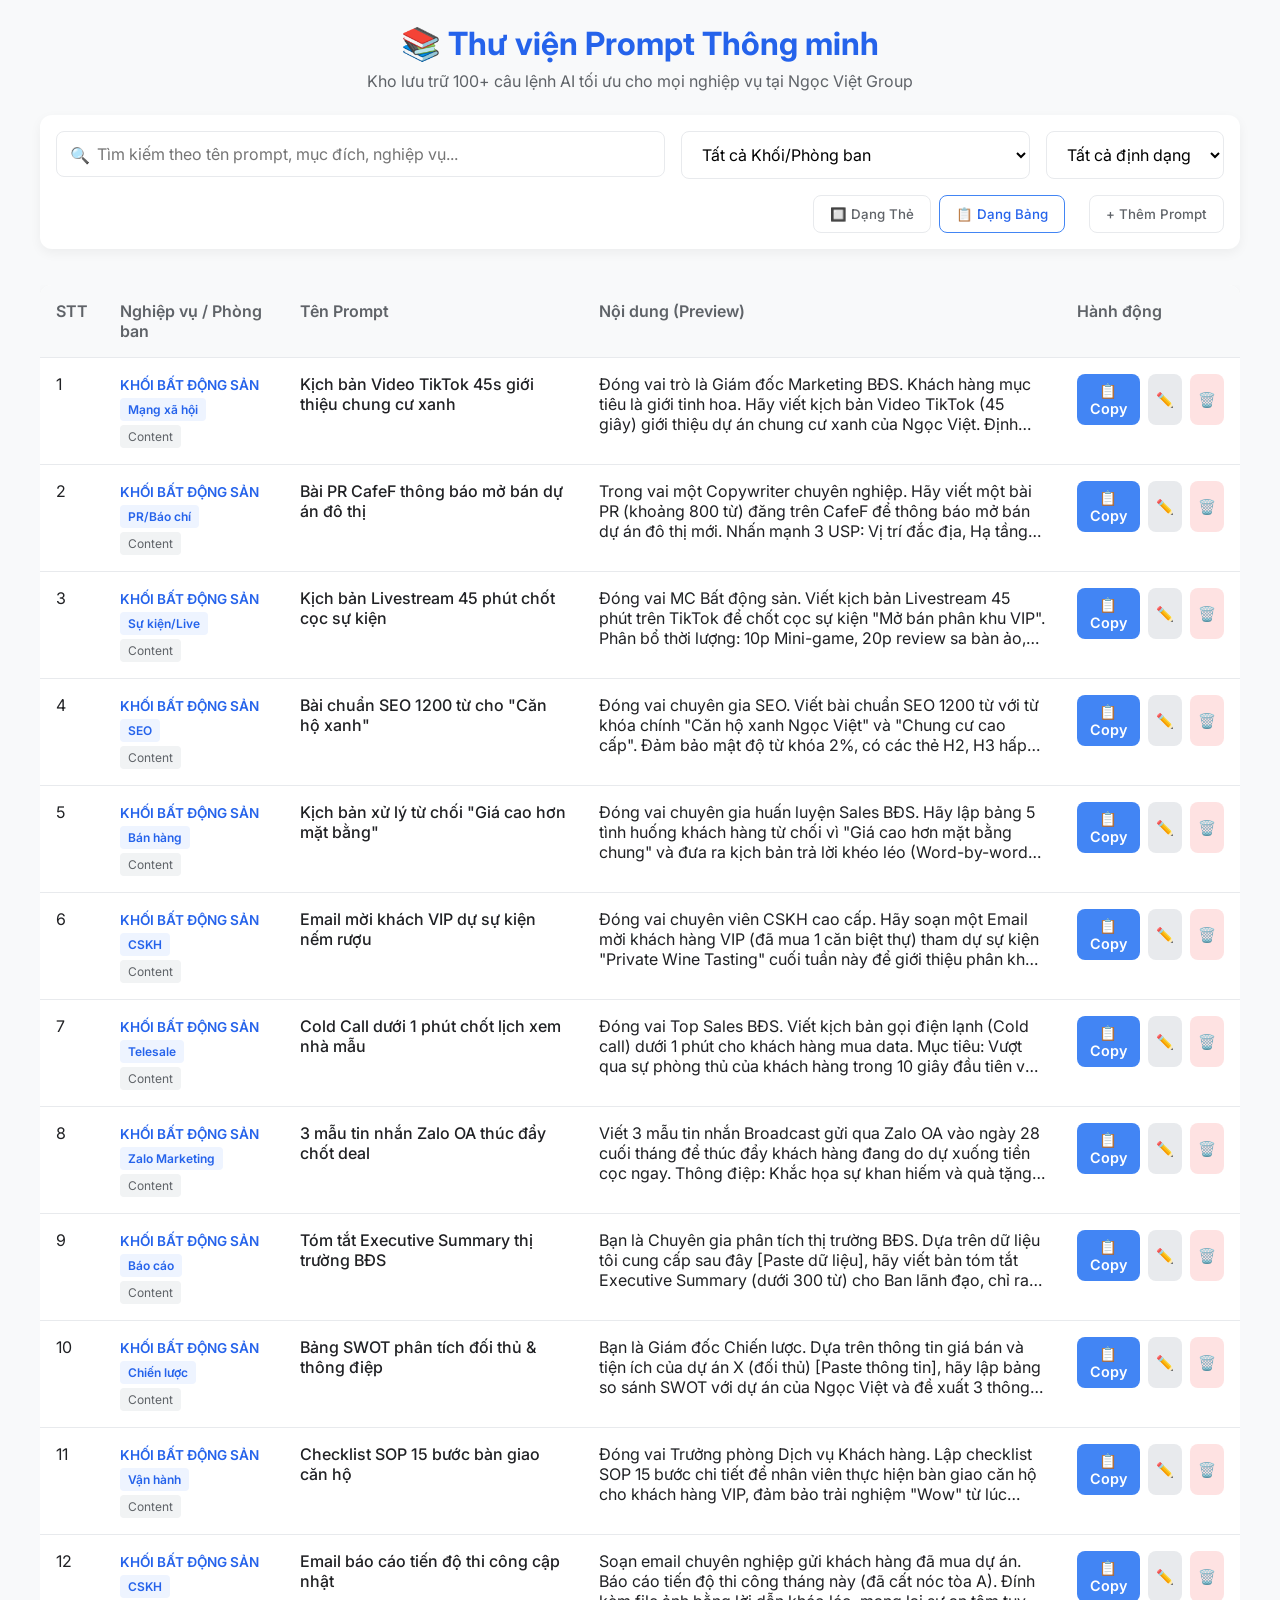
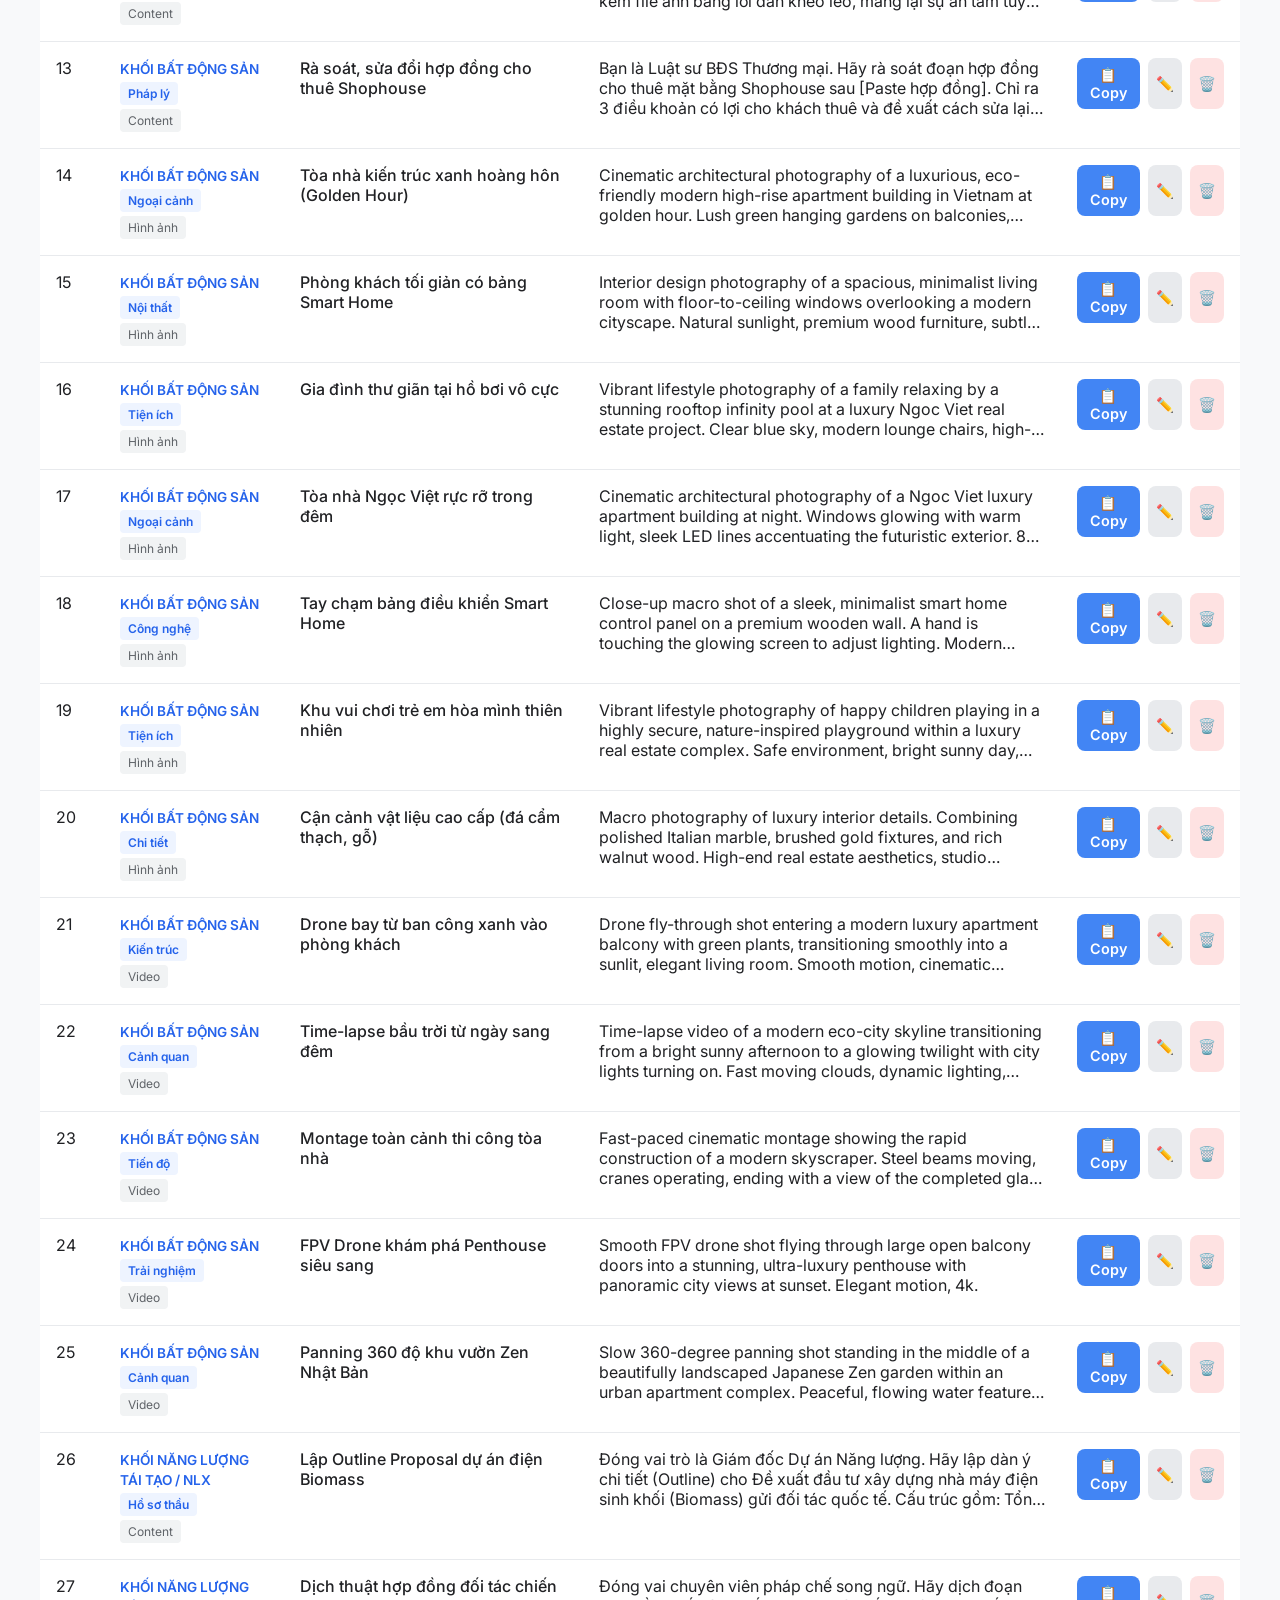
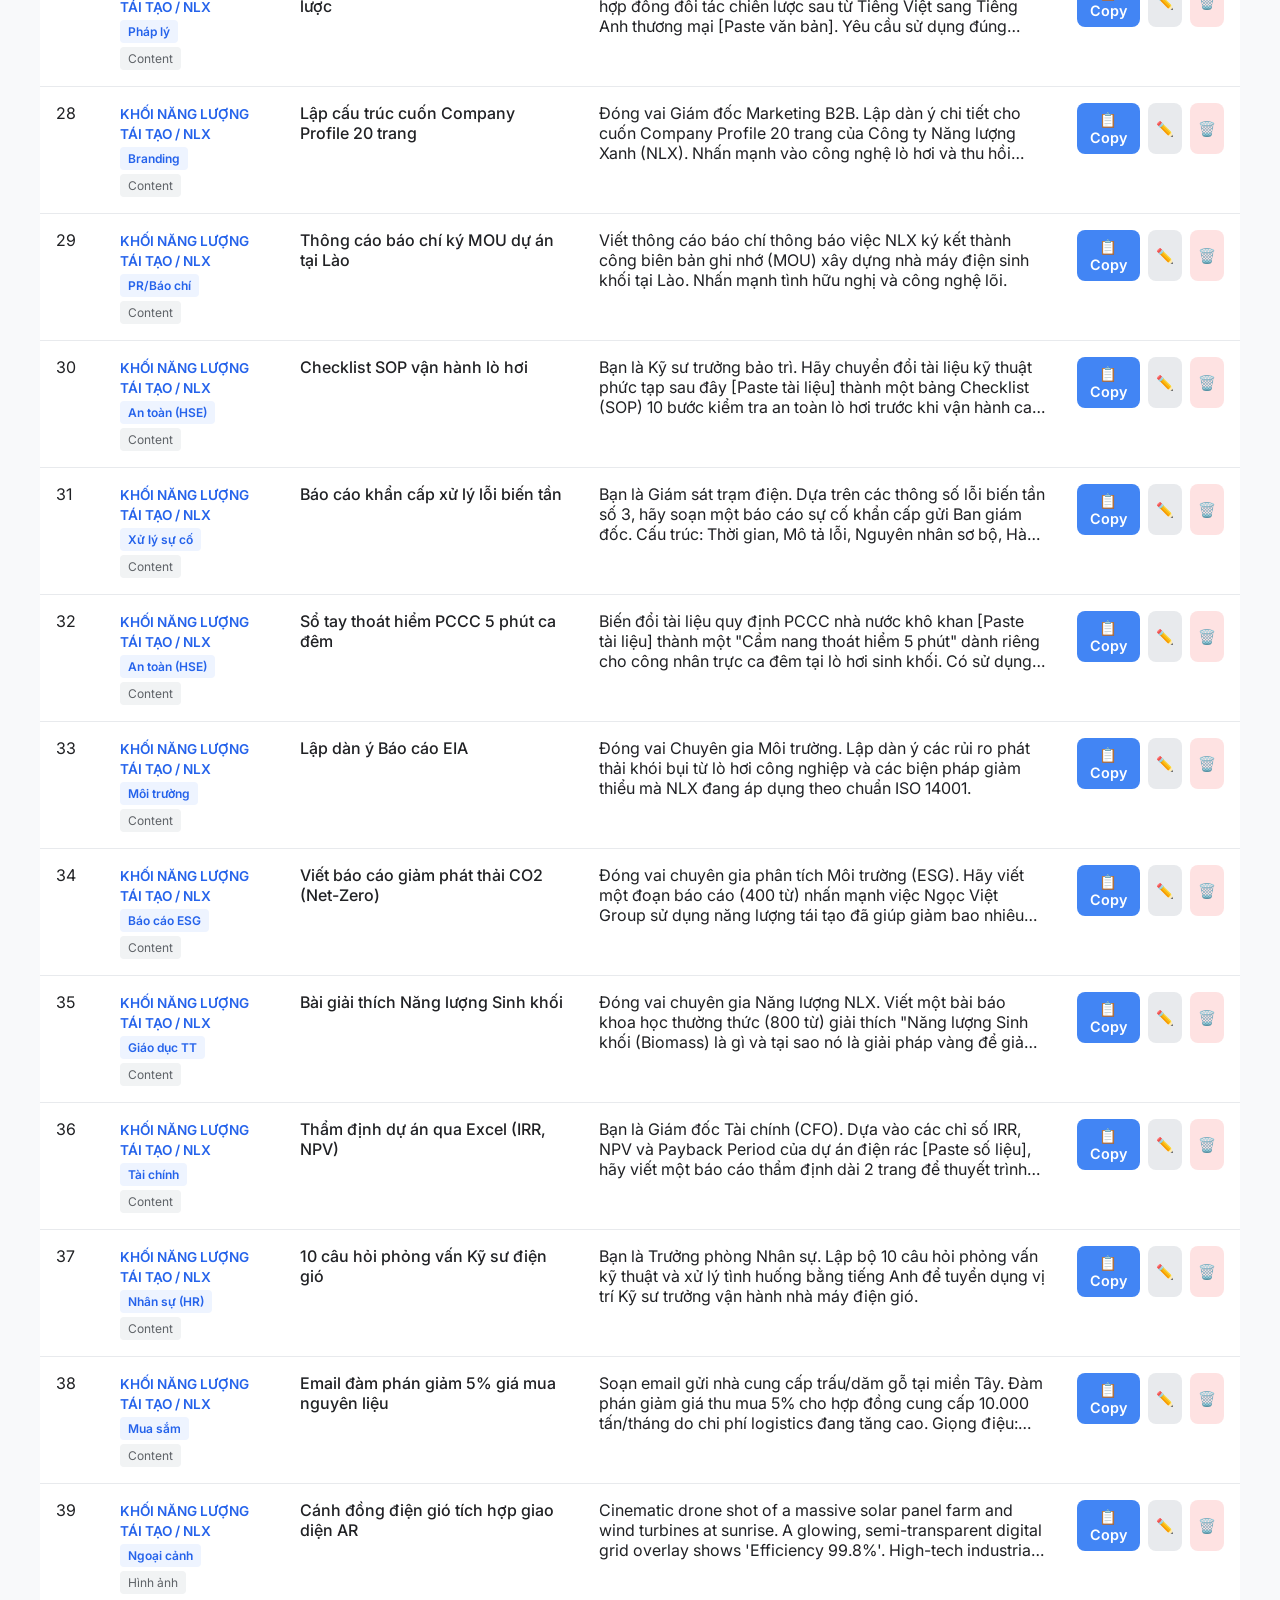
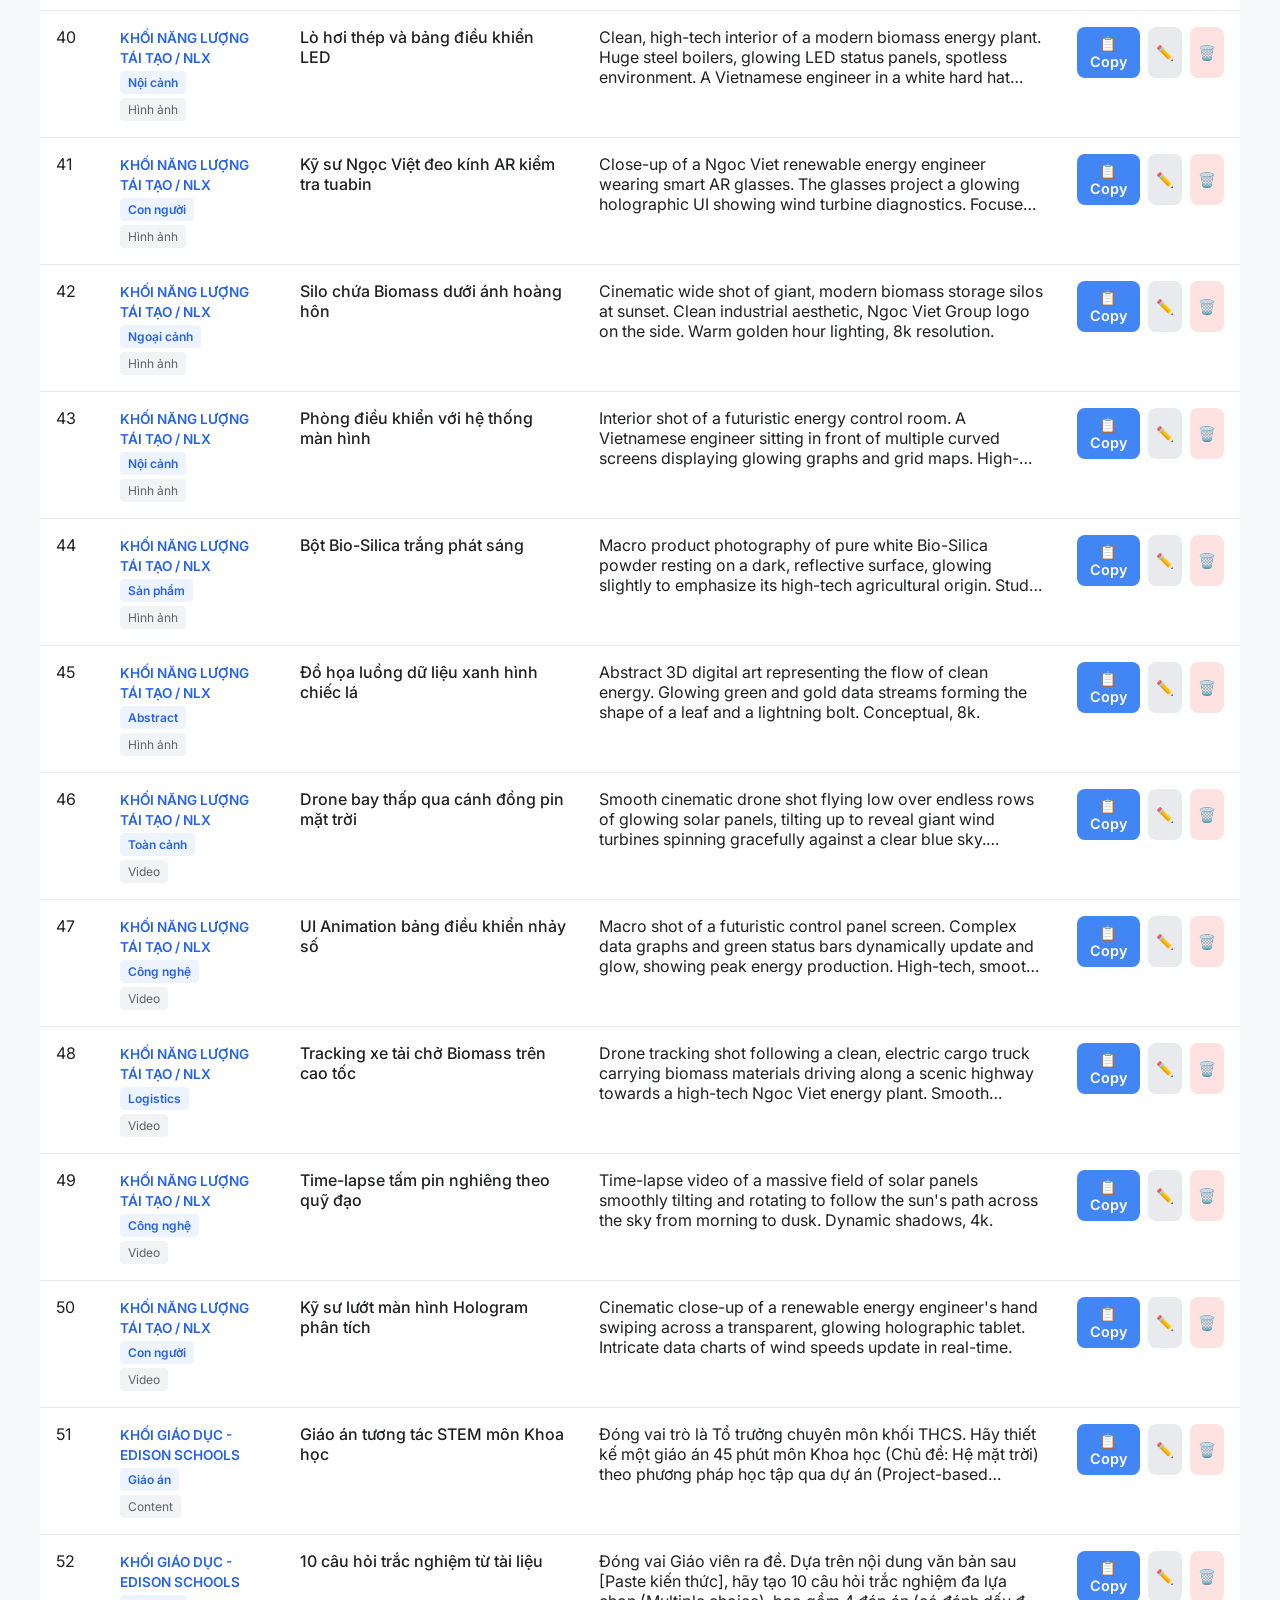
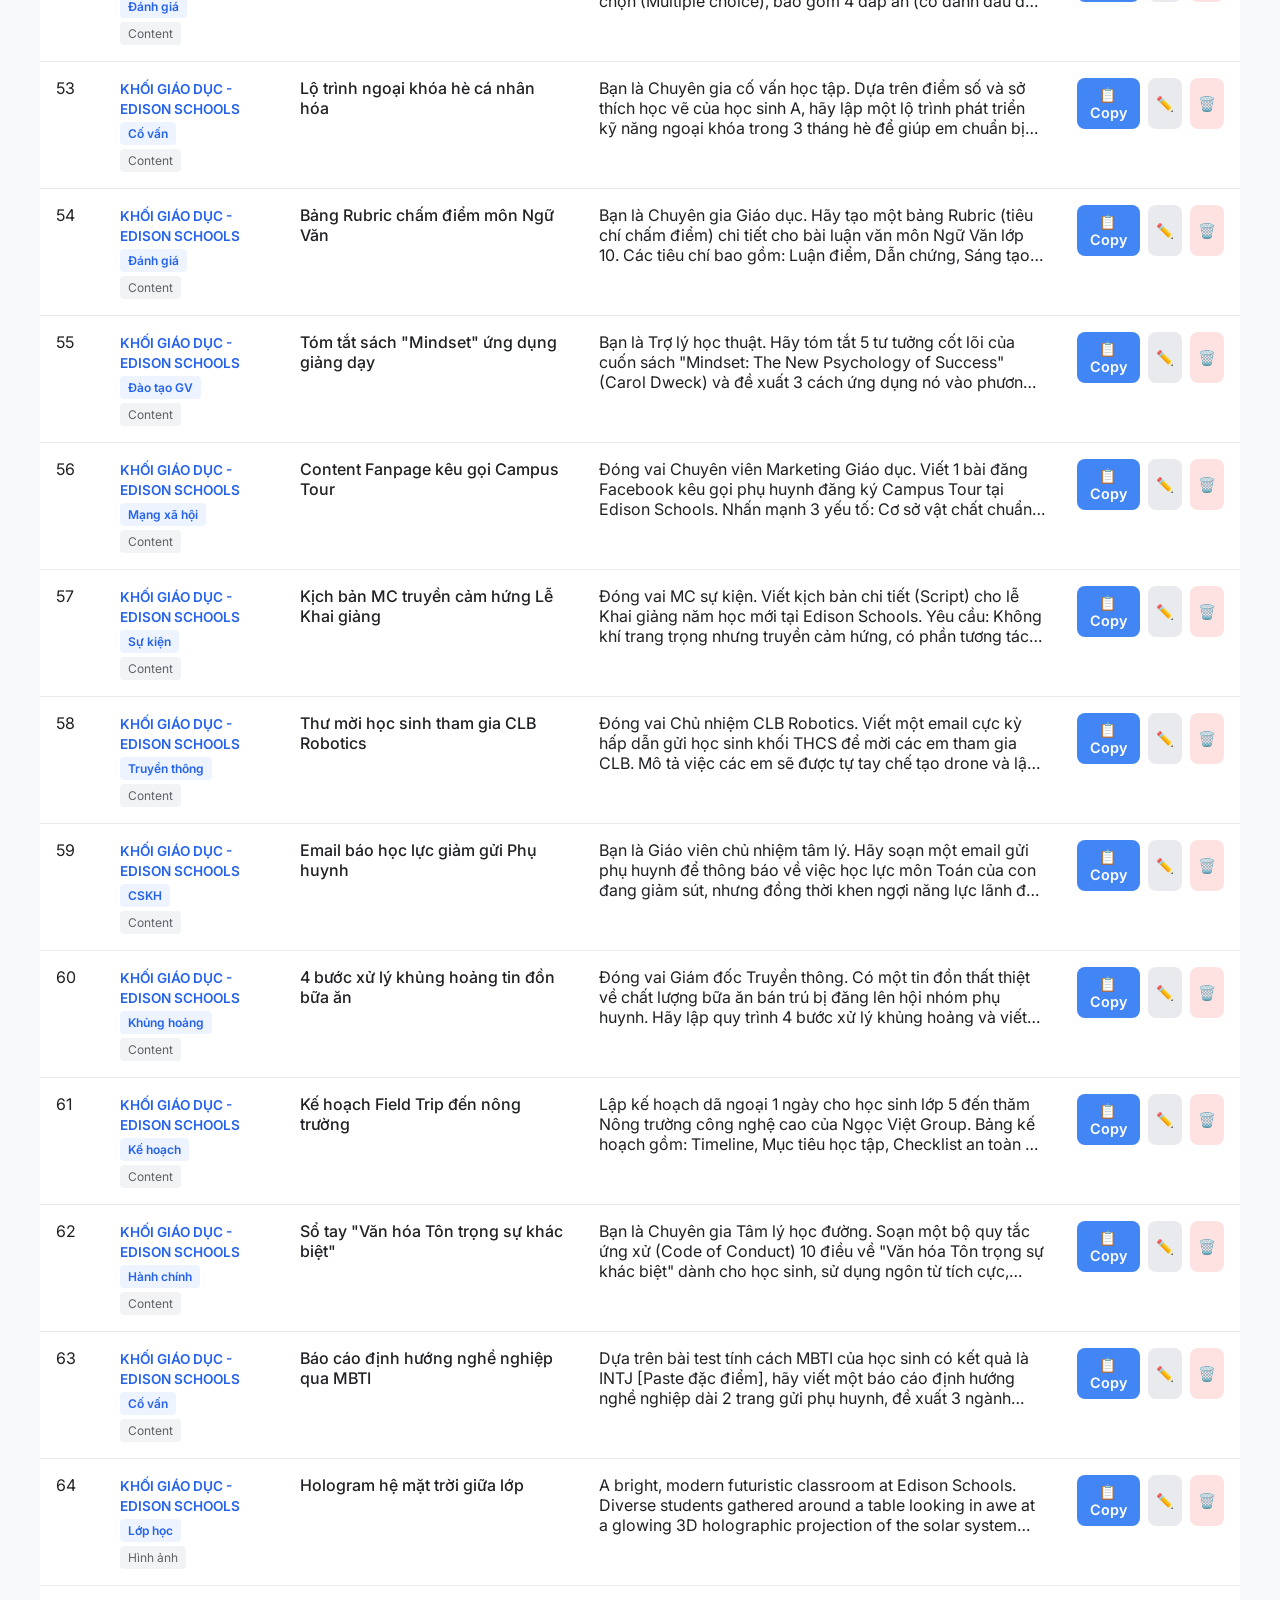
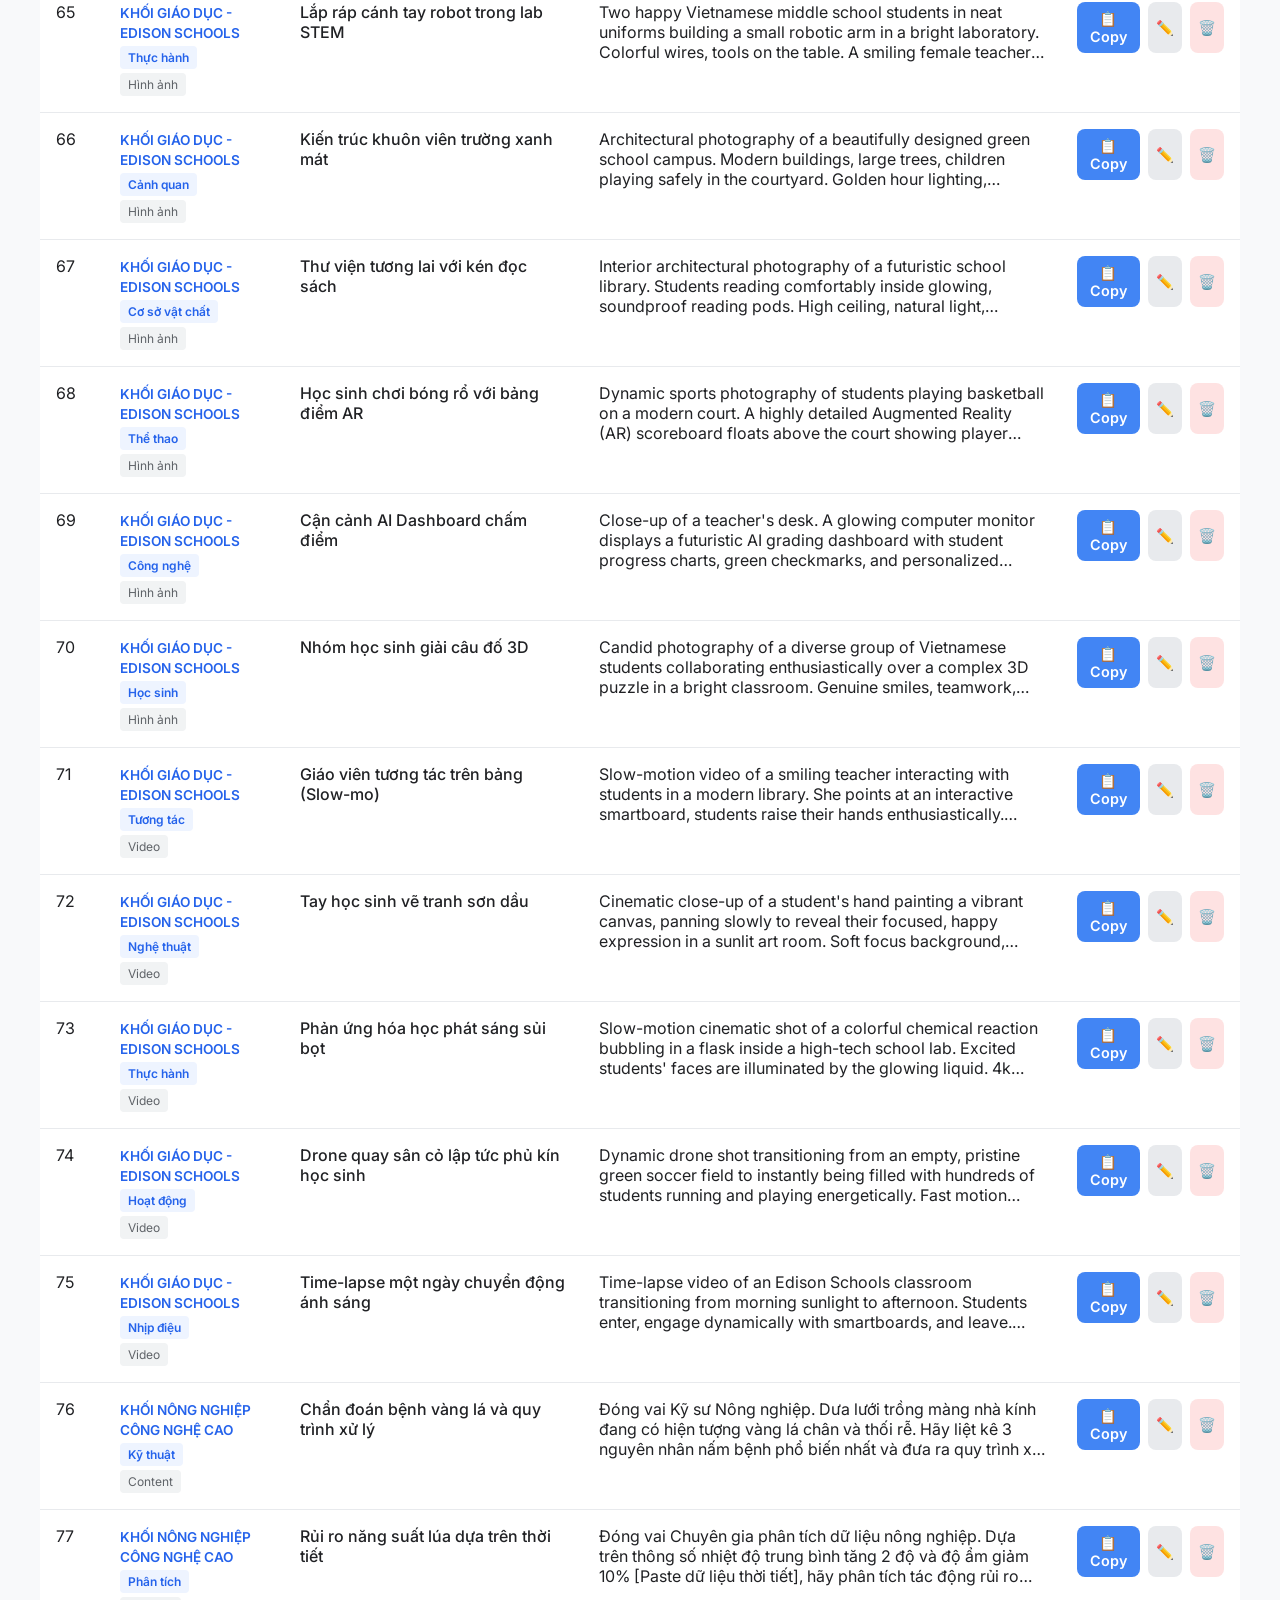
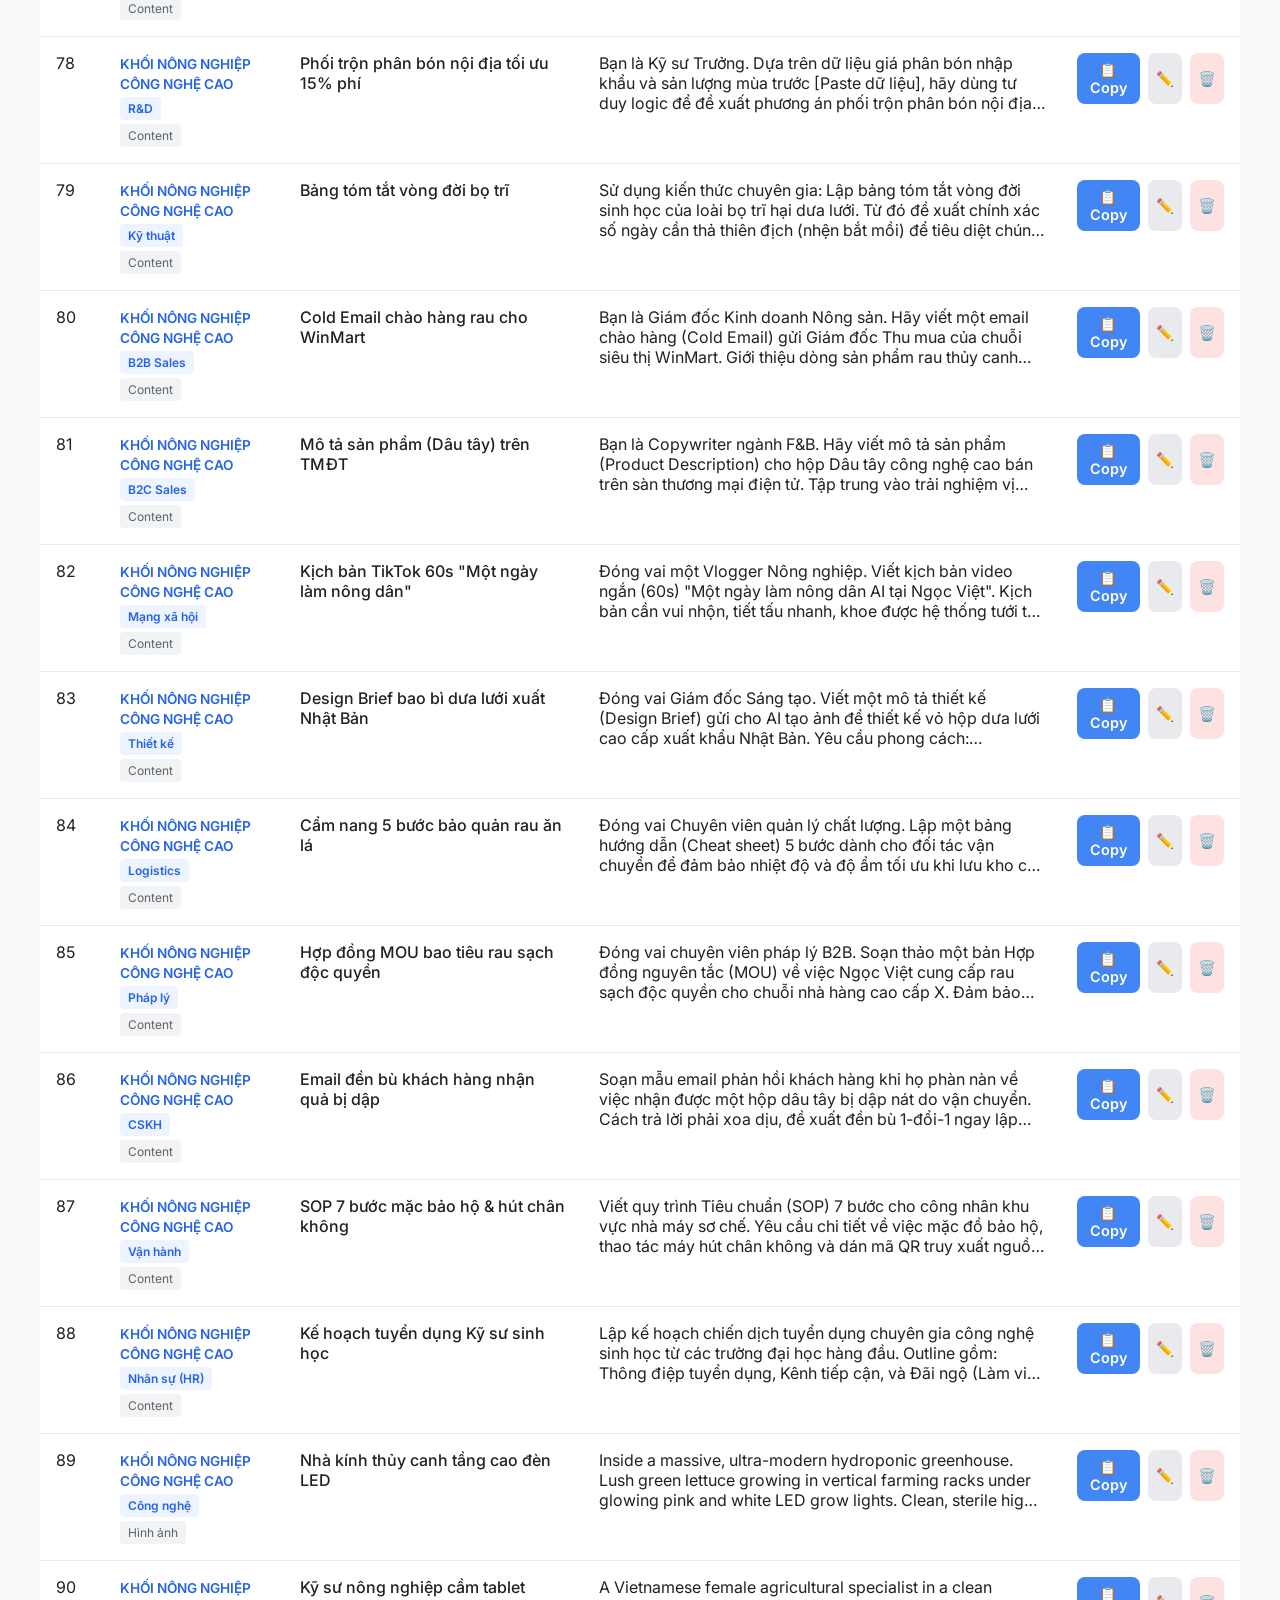
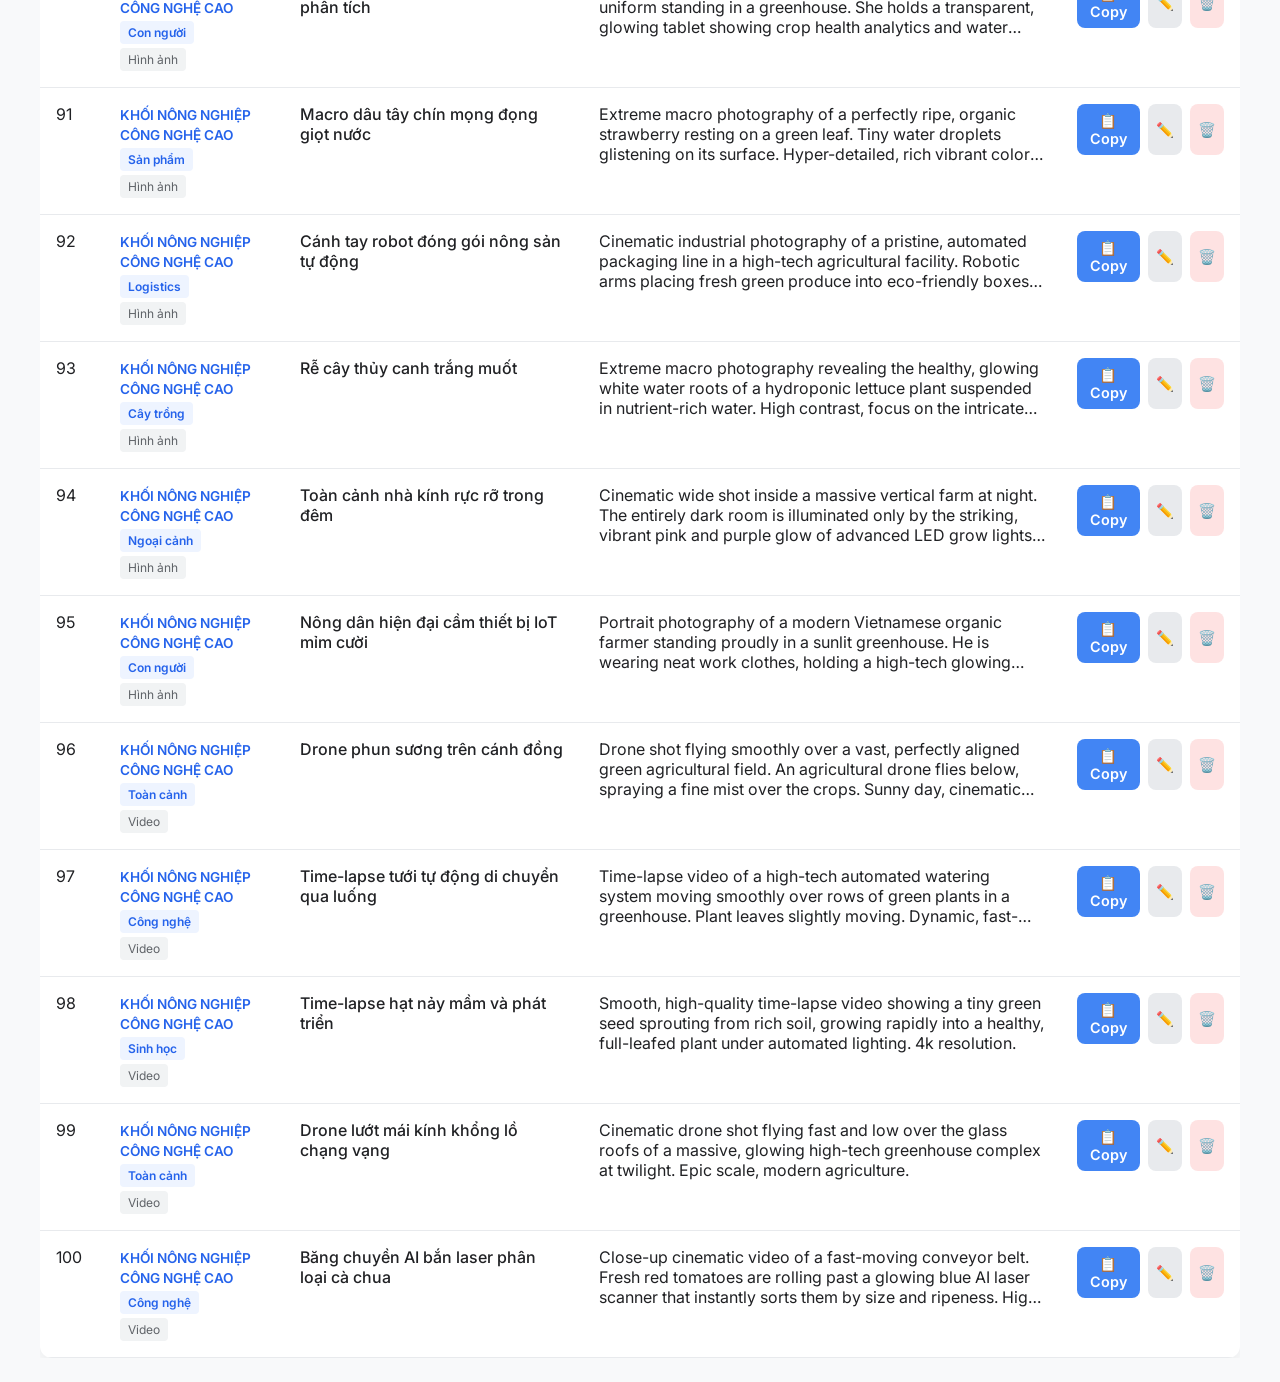
==== commit 52d44eab: "Update Prompt Library: Add sticky header and Back to Top button" ====
--- a/prompt-library.html
+++ b/prompt-library.html
@@ -242,34 +242,79 @@
     .btn-save { background: var(--primary); color: white; }
     .btn-save:hover { background: var(--primary-dark); }
     .btn-add { background: var(--success); color: white; margin-left: 16px; border: none; padding: 10px 16px; border-radius: 8px; font-weight: 600; cursor: pointer;}
+
+    /* Sticky Header */
+    .sticky-header {
+      position: sticky;
+      top: 0;
+      background: var(--bg);
+      z-index: 100;
+      padding-top: 24px;
+      padding-bottom: 12px;
+      margin-top: -24px; /* Offset body padding */
+    }
+
+    /* Back to Top Button */
+    .back-to-top {
+      position: fixed;
+      bottom: 30px;
+      right: 30px;
+      width: 50px;
+      height: 50px;
+      background: var(--primary);
+      color: white;
+      border-radius: 50%;
+      display: flex;
+      align-items: center;
+      justify-content: center;
+      cursor: pointer;
+      box-shadow: 0 4px 12px rgba(0,0,0,0.2);
+      z-index: 1000;
+      opacity: 0;
+      visibility: hidden;
+      transition: all 0.3s;
+      border: none;
+      font-size: 20px;
+    }
+    .back-to-top.show {
+      opacity: 1;
+      visibility: visible;
+      transform: translateY(0);
+    }
+    .back-to-top:hover {
+      background: var(--primary-dark);
+      transform: scale(1.1);
+    }
   </style>
 </head>
 <body>
 
-  <div class="header">
-    <h1>📚 Thư viện Prompt Thông minh</h1>
-    <p>Kho lưu trữ 100+ câu lệnh AI tối ưu cho mọi nghiệp vụ tại Ngọc Việt Group</p>
-  </div>
-
-  <div class="controls">
-    <div class="search-box">
-      <span class="search-icon">🔍</span>
-      <input type="text" id="searchInput" placeholder="Tìm kiếm theo tên prompt, mục đích, nghiệp vụ...">
+  <div class="sticky-header">
+    <div class="header">
+      <h1>📚 Thư viện Prompt Thông minh</h1>
+      <p>Kho lưu trữ 100+ câu lệnh AI tối ưu cho mọi nghiệp vụ tại Ngọc Việt Group</p>
     </div>
-    <div class="filter-box">
-      <select id="categoryFilter">
-        <option value="all">Tất cả Khối/Phòng ban</option>
-      </select>
-    </div>
-    <div class="filter-box">
-      <select id="formatFilter">
-        <option value="all">Tất cả định dạng</option>
-      </select>
-    </div>
-    <div class="view-toggle">
-      <button id="btnGrid" onclick="setView('grid')">🔲 Dạng Thẻ</button>
-      <button id="btnTable" class="active" onclick="setView('table')">📋 Dạng Bảng</button>
-      <button class="btn-add" onclick="openModal()">+ Thêm Prompt</button>
+
+    <div class="controls">
+      <div class="search-box">
+        <span class="search-icon">🔍</span>
+        <input type="text" id="searchInput" placeholder="Tìm kiếm theo tên prompt, mục đích, nghiệp vụ...">
+      </div>
+      <div class="filter-box">
+        <select id="categoryFilter">
+          <option value="all">Tất cả Khối/Phòng ban</option>
+        </select>
+      </div>
+      <div class="filter-box">
+        <select id="formatFilter">
+          <option value="all">Tất cả định dạng</option>
+        </select>
+      </div>
+      <div class="view-toggle">
+        <button id="btnGrid" onclick="setView('grid')">🔲 Dạng Thẻ</button>
+        <button id="btnTable" class="active" onclick="setView('table')">📋 Dạng Bảng</button>
+        <button class="btn-add" onclick="openModal()">+ Thêm Prompt</button>
+      </div>
     </div>
   </div>
 
@@ -313,6 +358,10 @@
       </div>
     </div>
   </div>
+
+  <button class="back-to-top" id="backToTop" onclick="scrollToTop()" title="Lên đầu trang">
+    ↑
+  </button>
 
   <script>
     let promptsData = JSON.parse(localStorage.getItem('nv_learn_prompts_v1')) || [];
@@ -587,6 +636,23 @@
       }
     }
 
+    // Scroll and Back to Top logic
+    window.onscroll = function() {
+      const btn = document.getElementById('backToTop');
+      const sticky = document.querySelector('.sticky-header');
+      if (document.body.scrollTop > 100 || document.documentElement.scrollTop > 100) {
+        btn.classList.add('show');
+        sticky.style.boxShadow = '0 4px 12px rgba(0,0,0,0.1)';
+      } else {
+        btn.classList.remove('show');
+        sticky.style.boxShadow = 'none';
+      }
+    };
+
+    function scrollToTop() {
+      window.scrollTo({ top: 0, behavior: 'smooth' });
+    }
+
     document.getElementById('searchInput').addEventListener('input', handleFilter);
     document.getElementById('categoryFilter').addEventListener('change', handleFilter);
     document.getElementById('formatFilter').addEventListener('change', handleFilter);
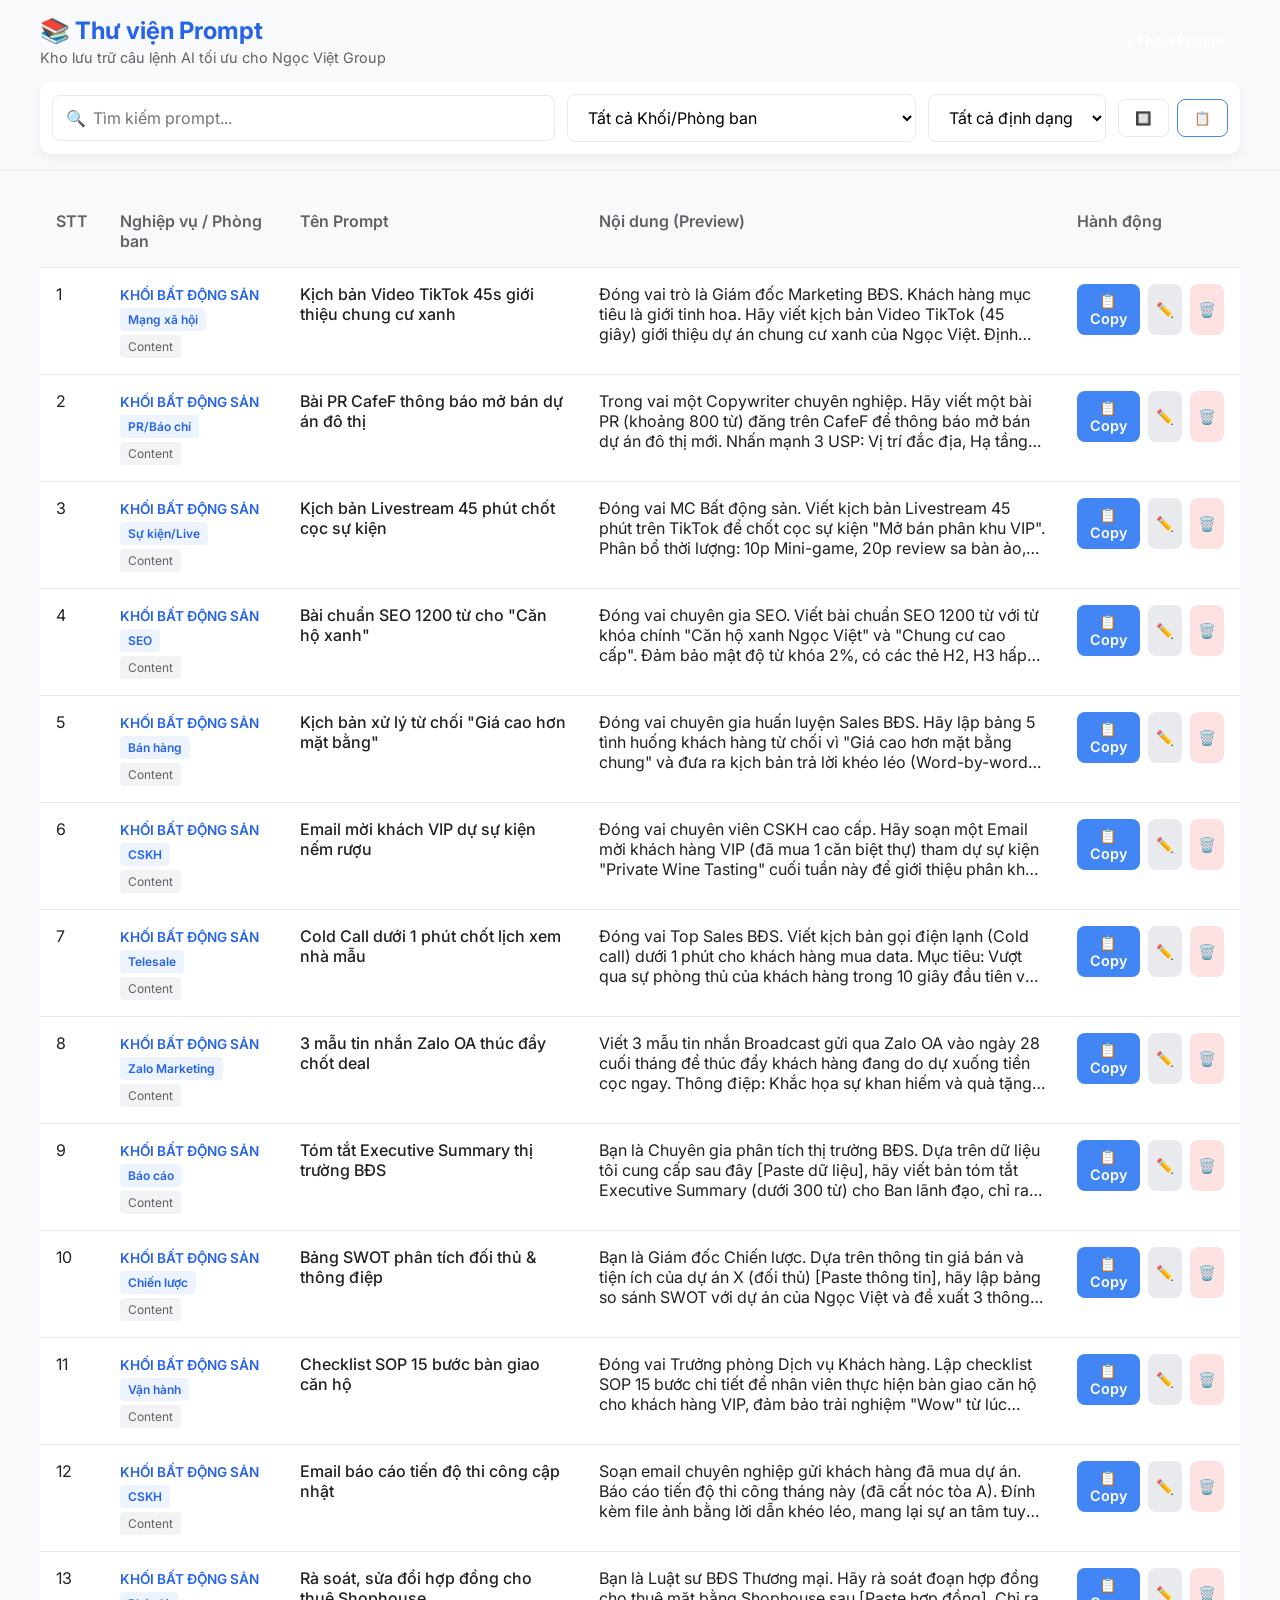
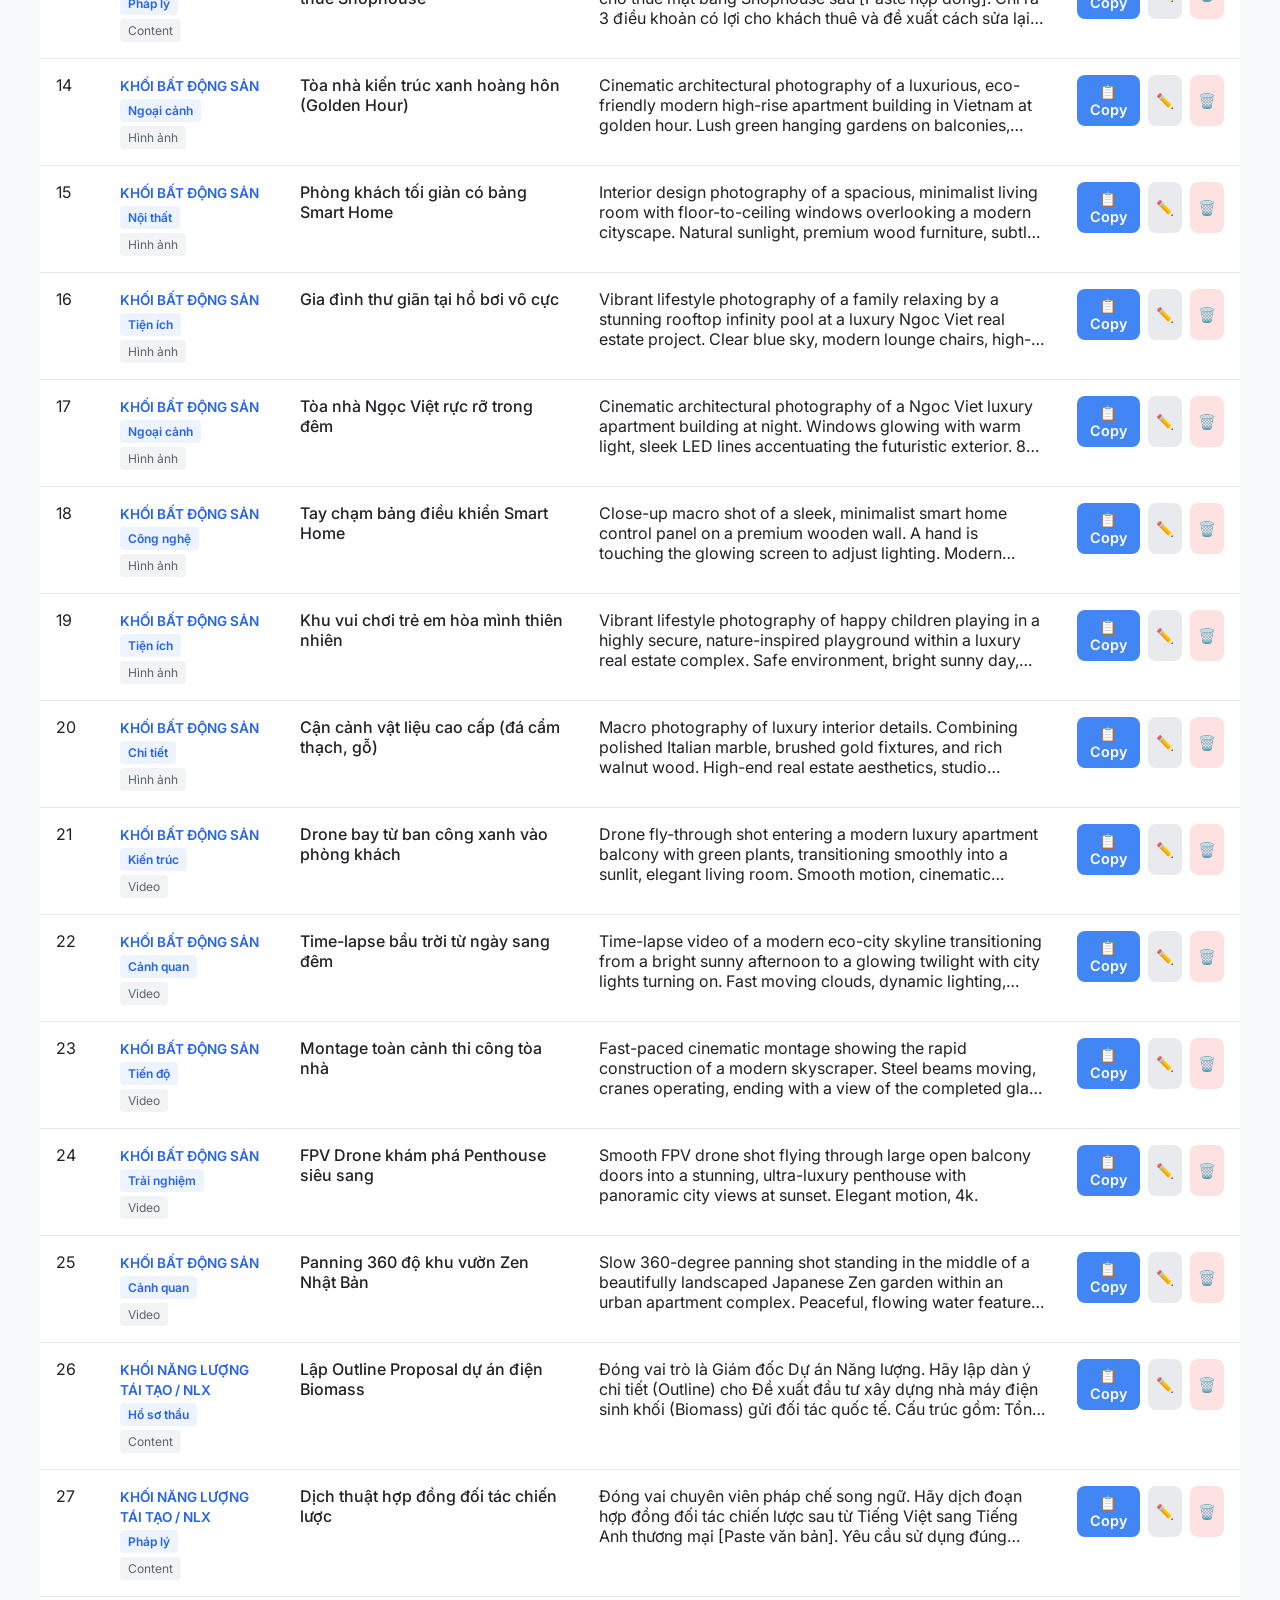
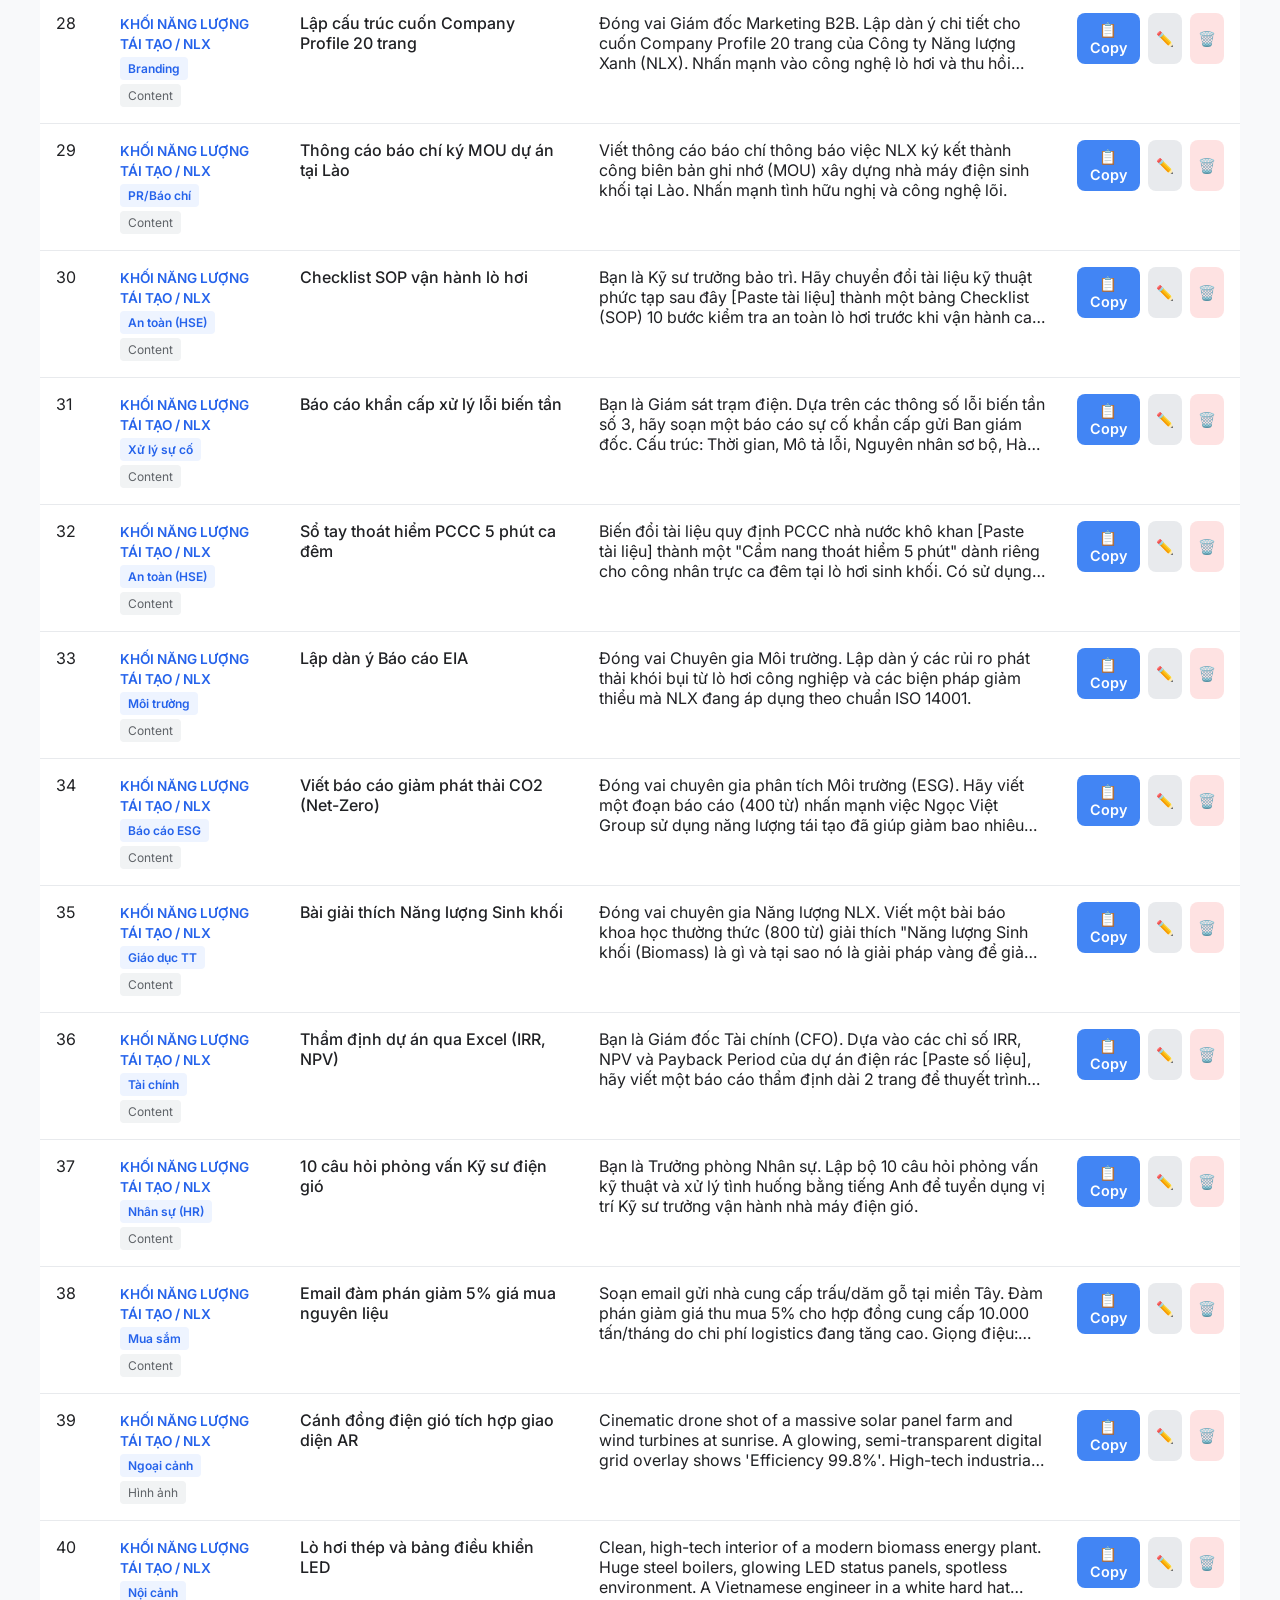
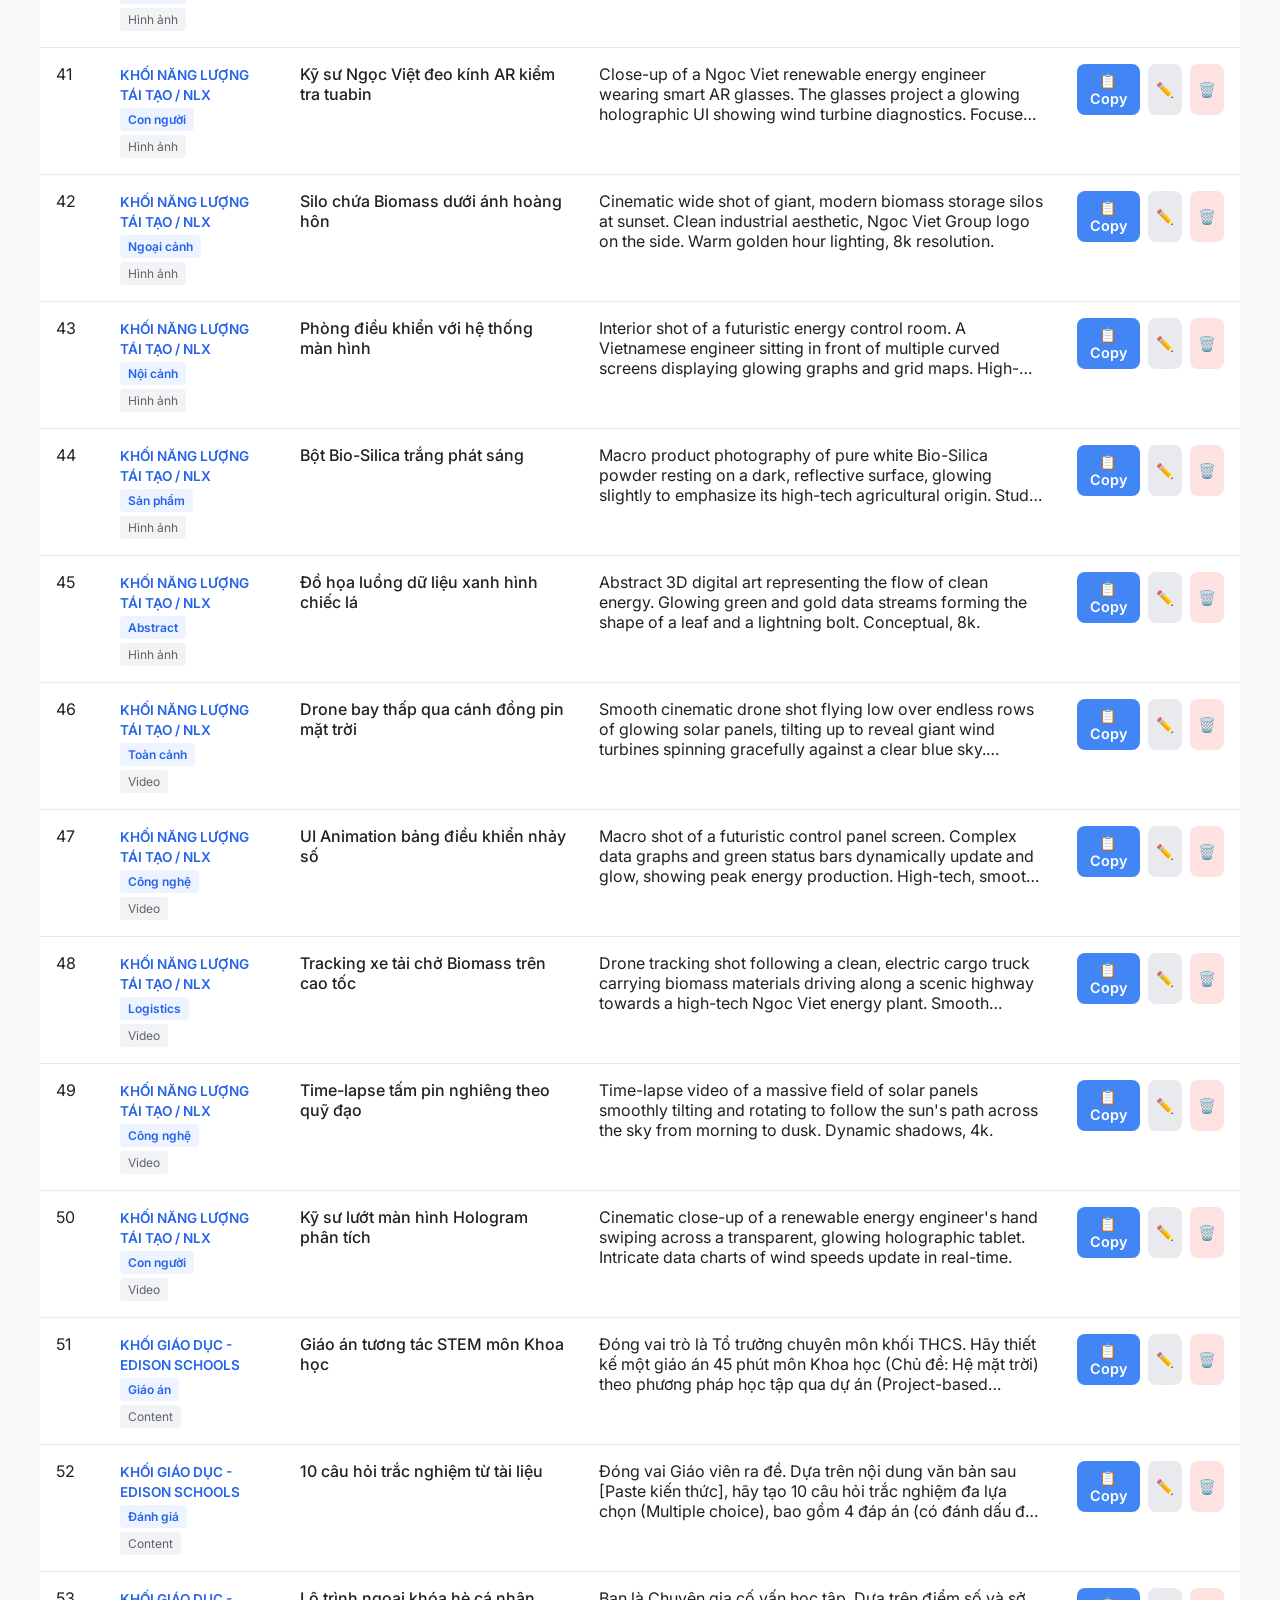
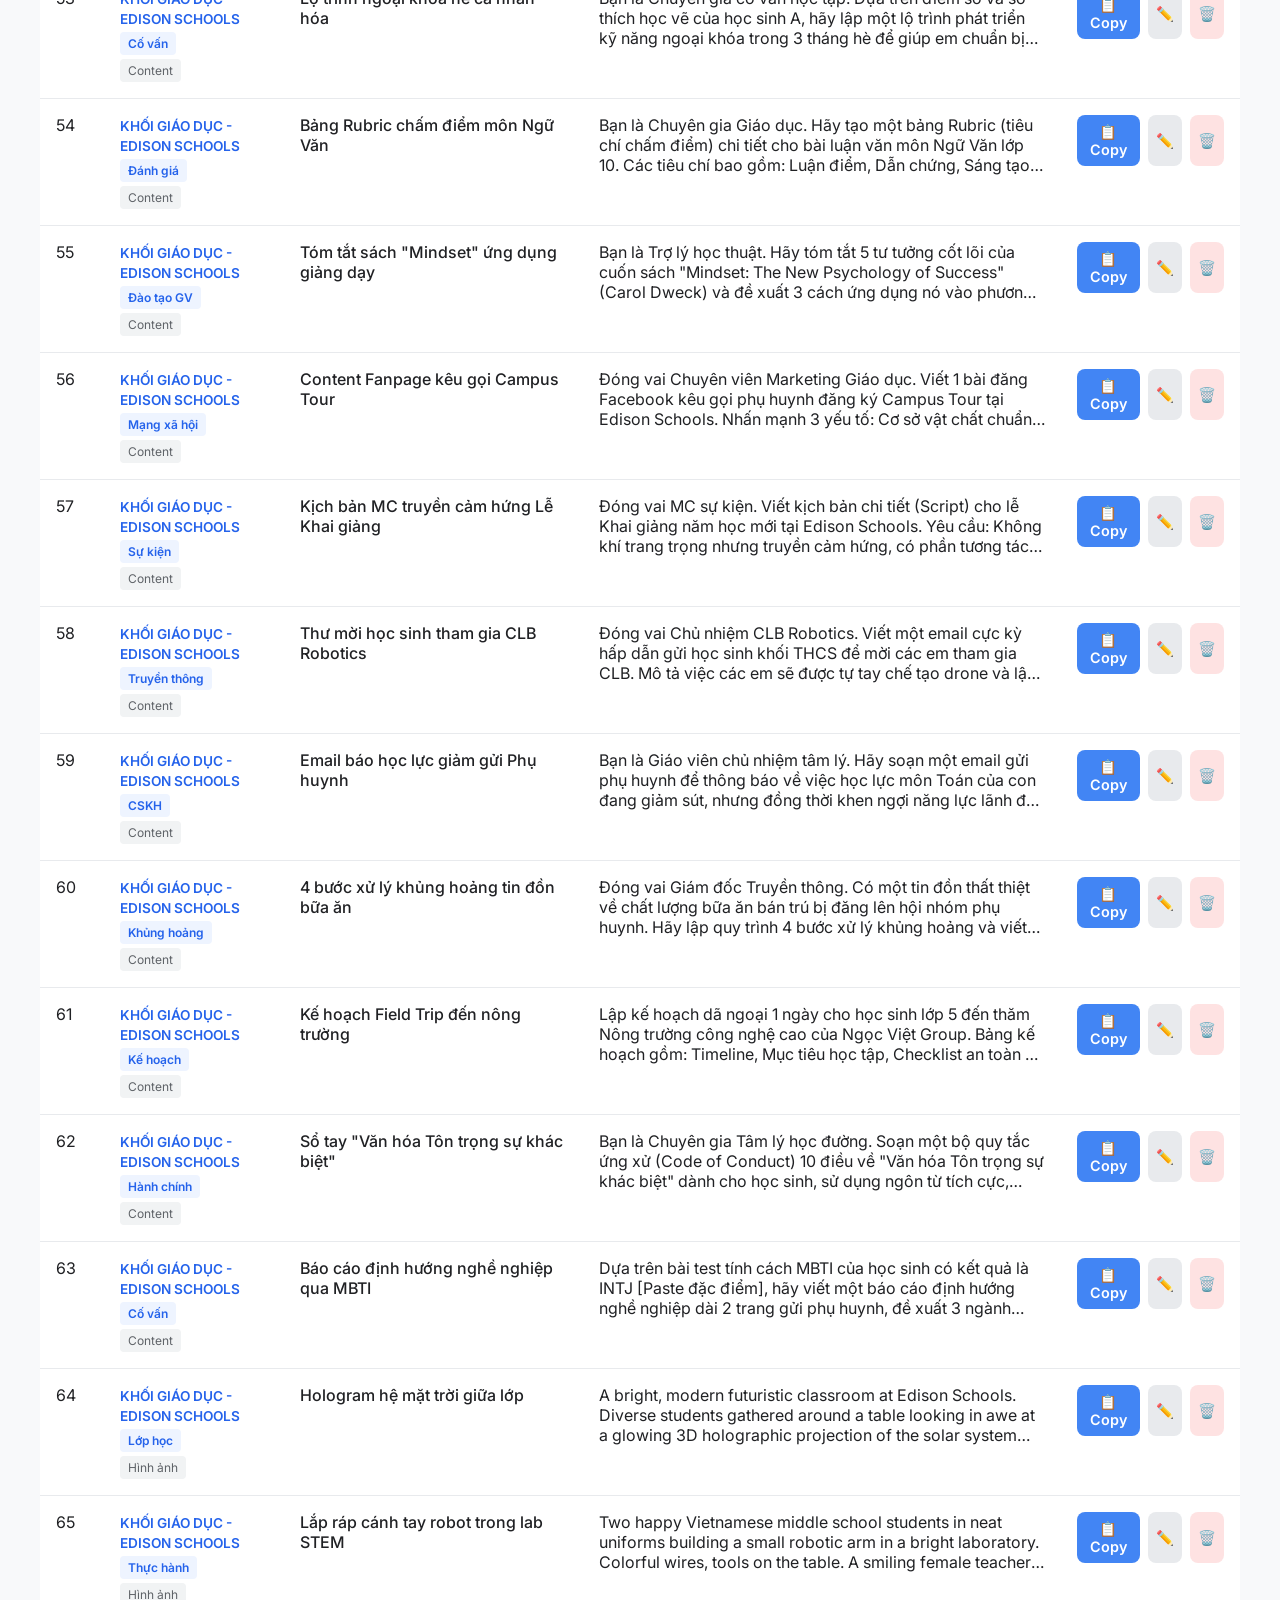
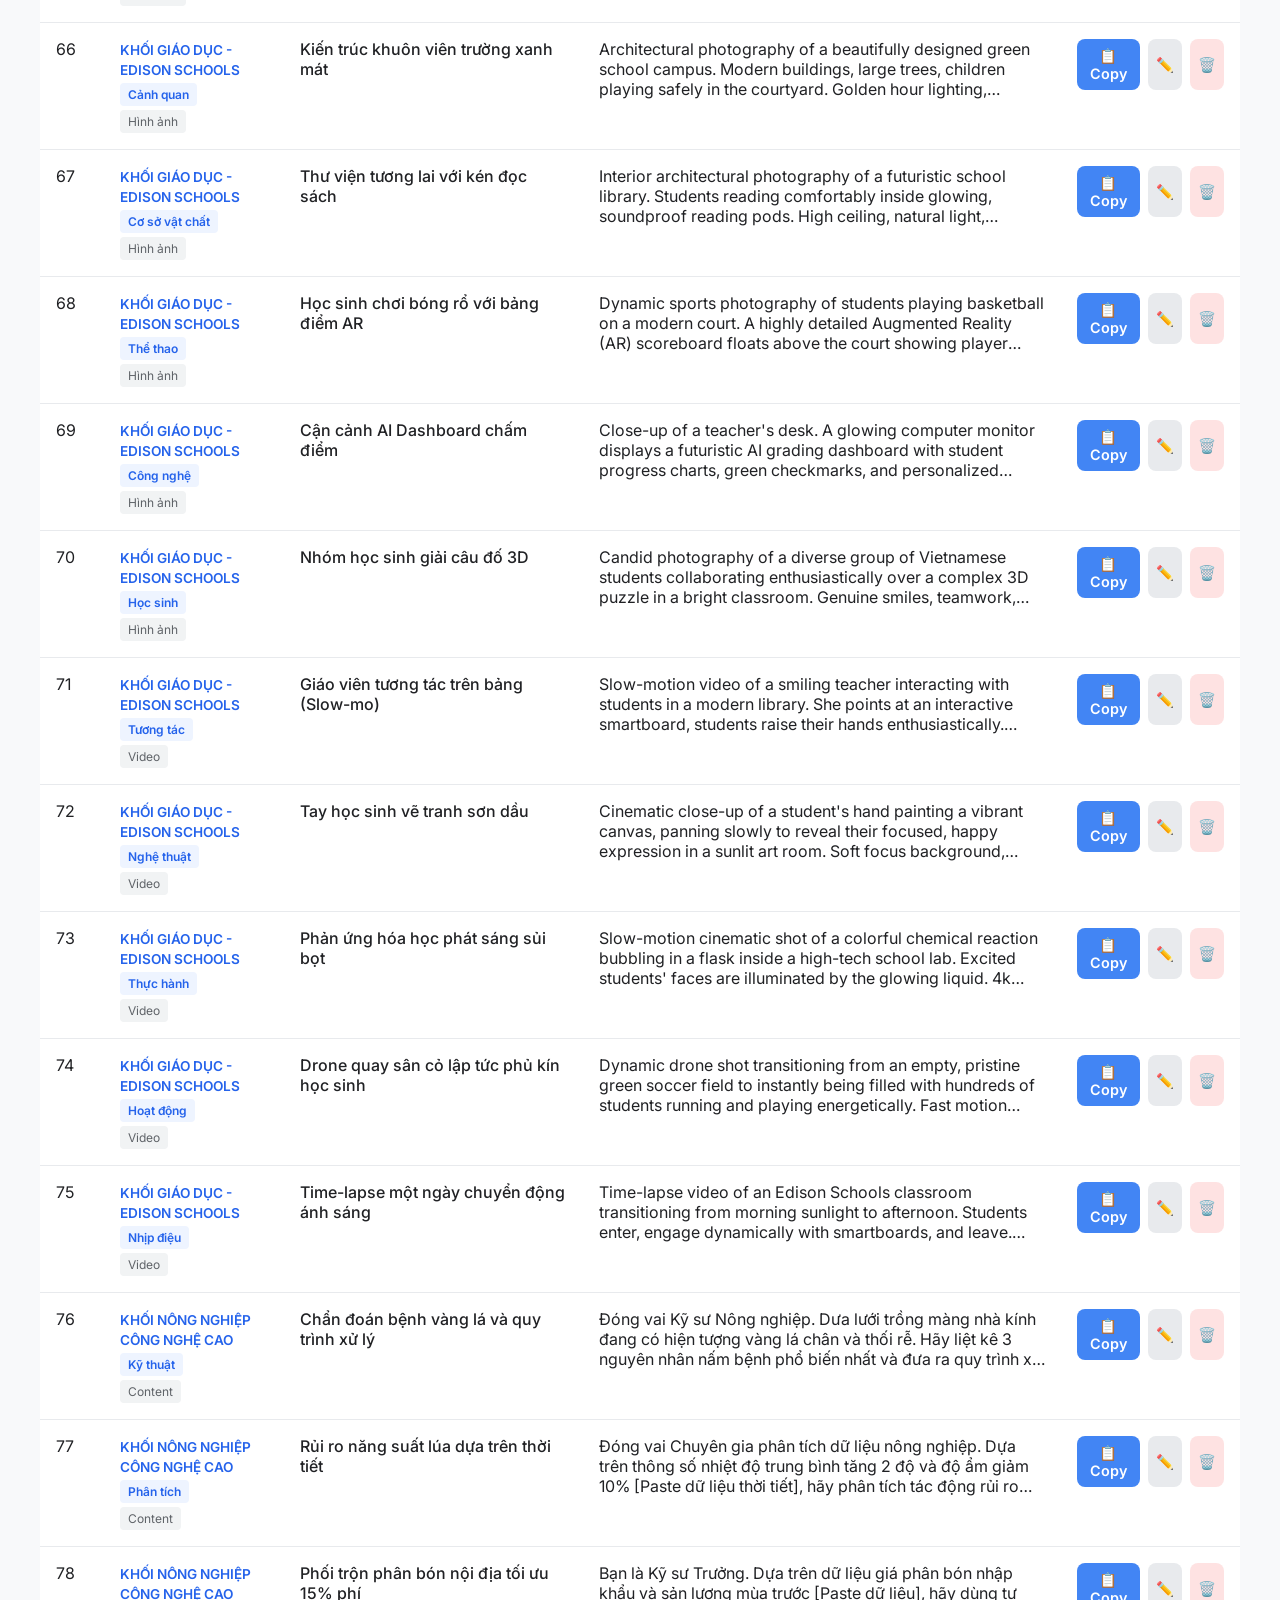
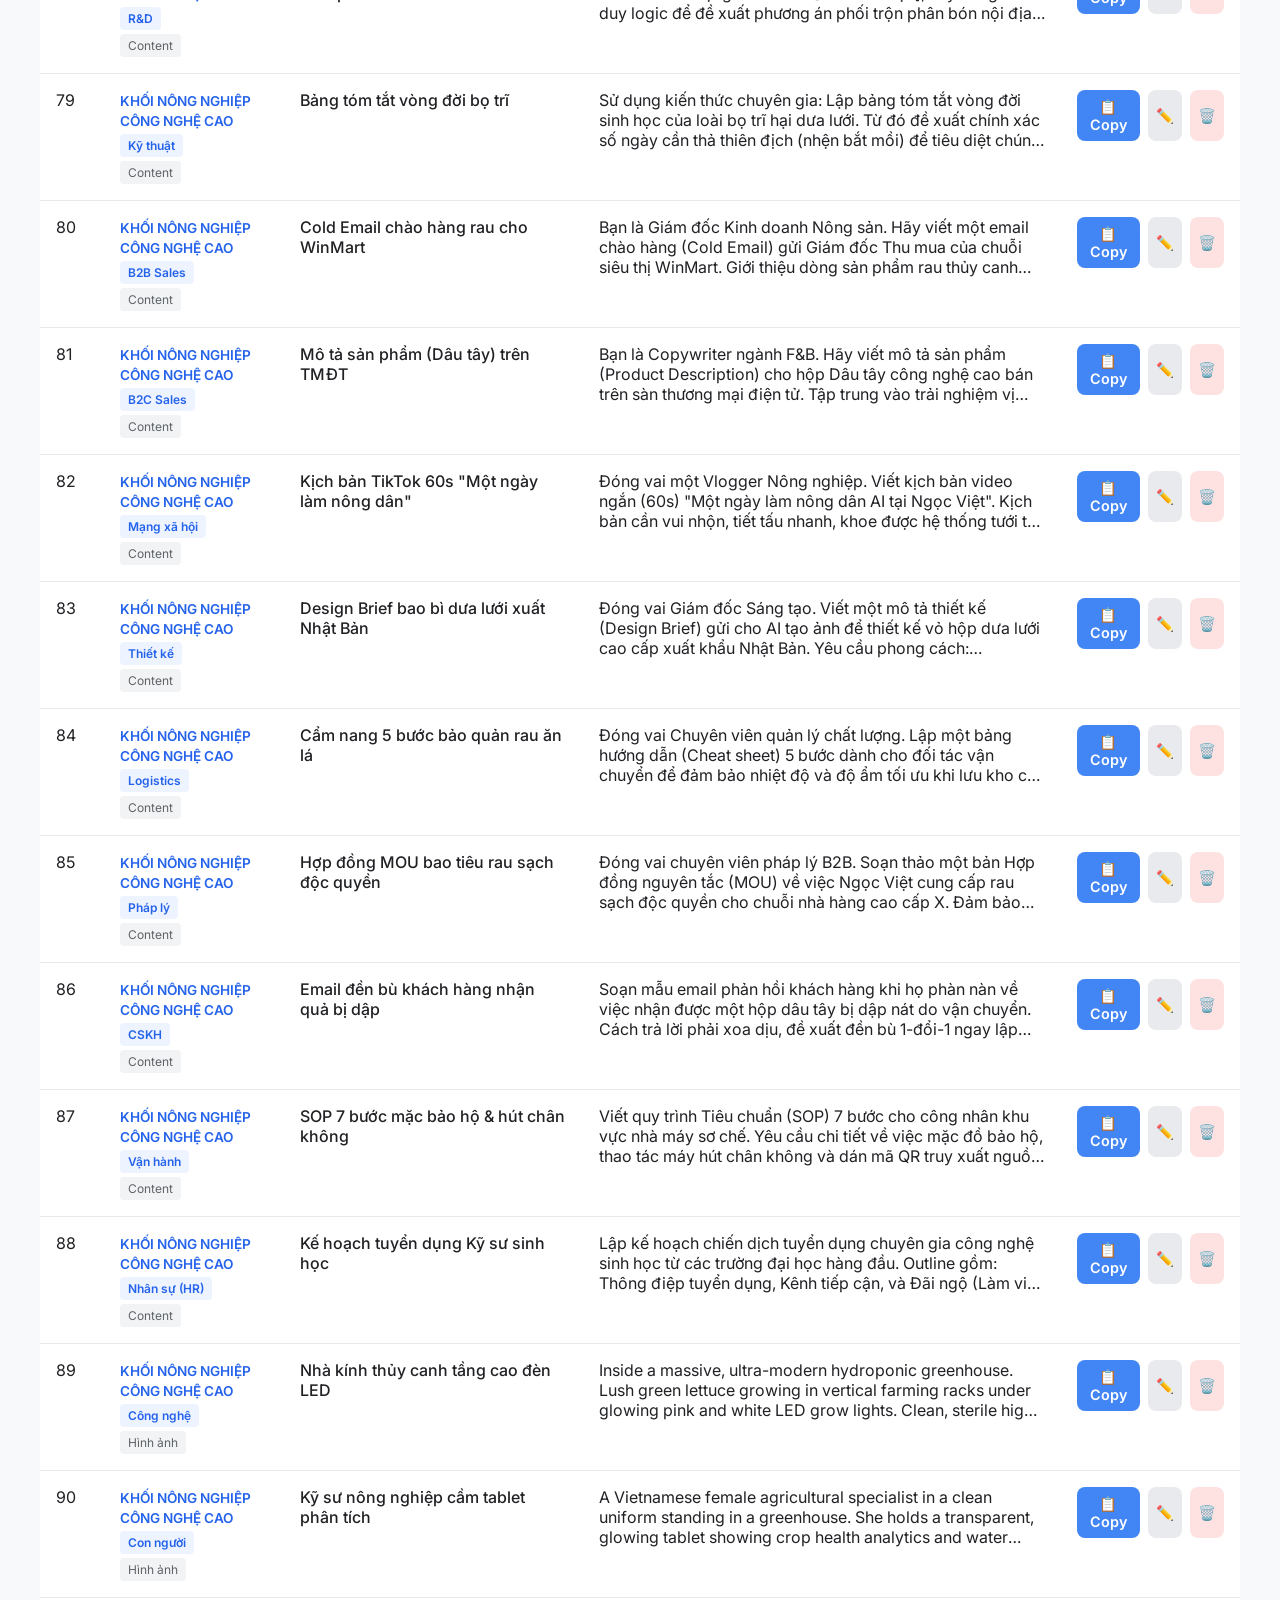
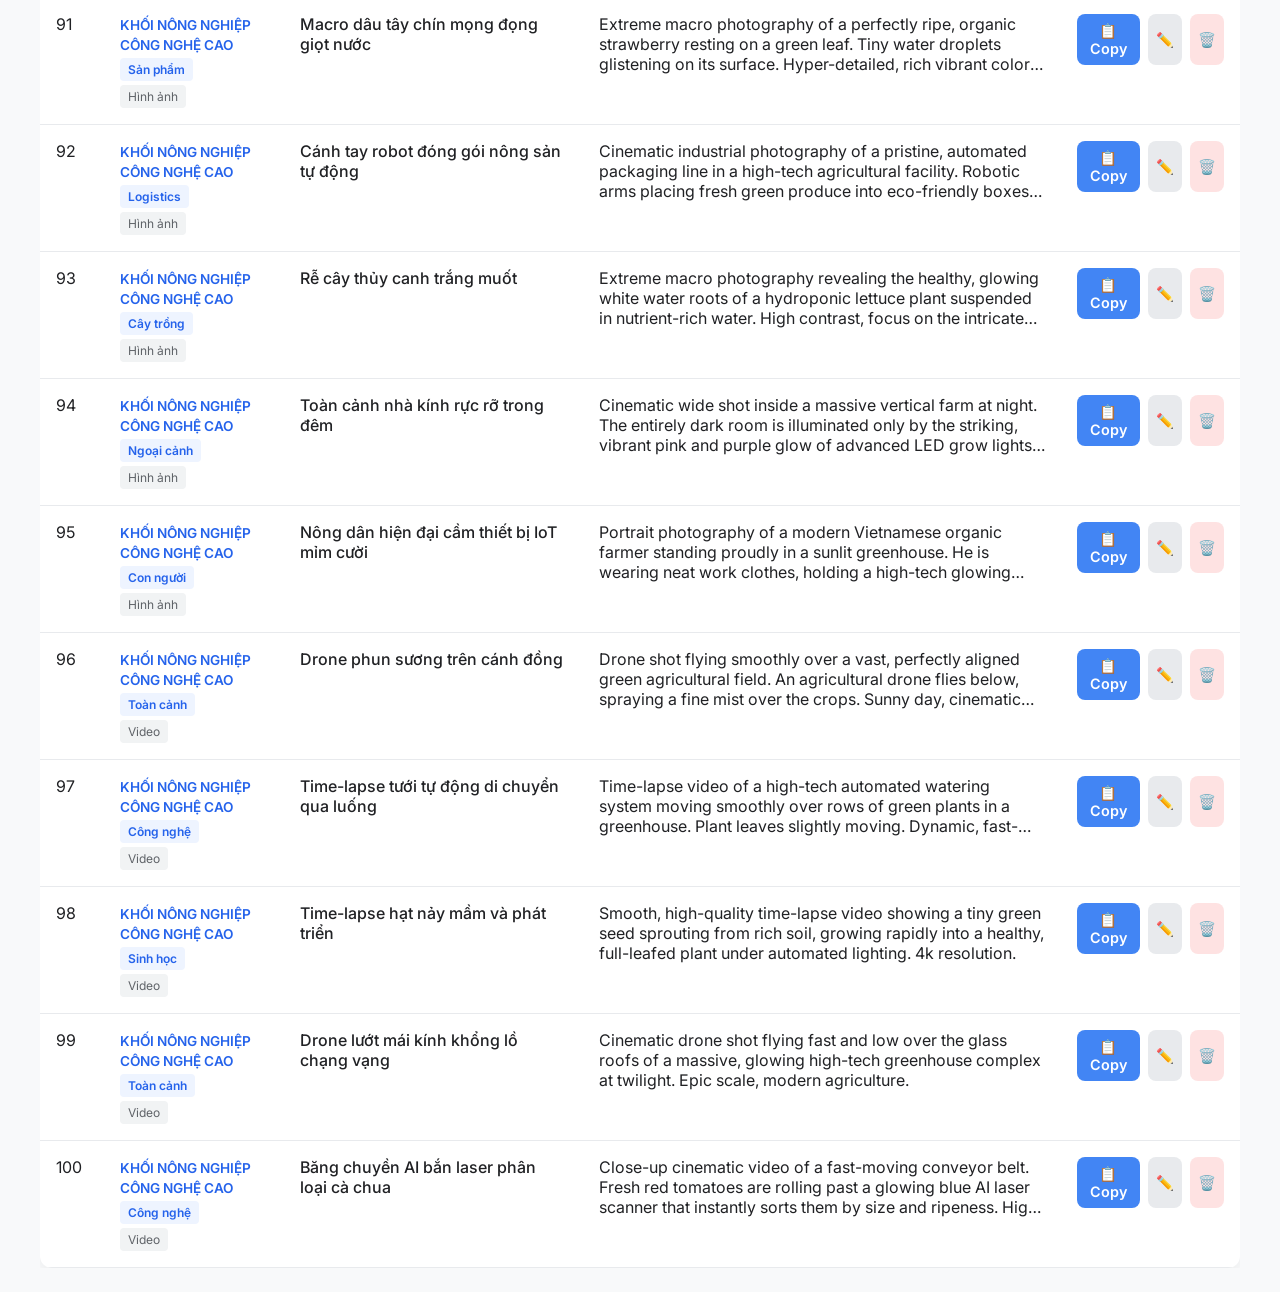
==== commit 8ba36ed7: "UI Update: Compact header, neat controls, and view popup for table rows" ====
--- a/prompt-library.html
+++ b/prompt-library.html
@@ -24,23 +24,20 @@
     body { background: var(--bg); color: var(--text); padding: 24px; }
     
     .header {
-      max-width: 1200px;
-      margin: 0 auto 24px auto;
-      text-align: center;
-    }
-    .header h1 { font-size: 2rem; margin-bottom: 8px; color: var(--primary-dark); }
-    .header p { color: var(--text-muted); }
+      text-align: left;
+    }
+    .header h1 { font-size: 1.5rem; margin-bottom: 4px; color: var(--primary-dark); display: flex; align-items: center; gap: 10px; }
+    .header p { color: var(--text-muted); font-size: 0.9rem; }
 
     .controls {
-      max-width: 1200px;
-      margin: 0 auto 24px auto;
       display: flex;
-      gap: 16px;
+      gap: 12px;
       background: var(--surface);
-      padding: 16px;
+      padding: 12px;
       border-radius: var(--radius);
       box-shadow: var(--shadow);
       flex-wrap: wrap;
+      align-items: center;
     }
 
     .search-box {
@@ -249,9 +246,25 @@
       top: 0;
       background: var(--bg);
       z-index: 100;
-      padding-top: 24px;
-      padding-bottom: 12px;
-      margin-top: -24px; /* Offset body padding */
+      padding: 16px 24px;
+      margin: -24px -24px 24px -24px;
+      border-bottom: 1px solid var(--border);
+      display: flex;
+      flex-direction: column;
+      gap: 16px;
+    }
+    .header-top {
+      display: flex;
+      justify-content: space-between;
+      align-items: center;
+      max-width: 1200px;
+      margin: 0 auto;
+      width: 100%;
+    }
+    .controls-wrapper {
+      max-width: 1200px;
+      margin: 0 auto;
+      width: 100%;
     }
 
     /* Back to Top Button */
@@ -290,30 +303,34 @@
 <body>
 
   <div class="sticky-header">
-    <div class="header">
-      <h1>📚 Thư viện Prompt Thông minh</h1>
-      <p>Kho lưu trữ 100+ câu lệnh AI tối ưu cho mọi nghiệp vụ tại Ngọc Việt Group</p>
+    <div class="header-top">
+      <div class="header">
+        <h1>📚 Thư viện Prompt</h1>
+        <p>Kho lưu trữ câu lệnh AI tối ưu cho Ngọc Việt Group</p>
+      </div>
+      <button class="btn-add" onclick="openModal()" style="margin:0">+ Thêm Prompt</button>
     </div>
 
-    <div class="controls">
-      <div class="search-box">
-        <span class="search-icon">🔍</span>
-        <input type="text" id="searchInput" placeholder="Tìm kiếm theo tên prompt, mục đích, nghiệp vụ...">
-      </div>
-      <div class="filter-box">
-        <select id="categoryFilter">
-          <option value="all">Tất cả Khối/Phòng ban</option>
-        </select>
-      </div>
-      <div class="filter-box">
-        <select id="formatFilter">
-          <option value="all">Tất cả định dạng</option>
-        </select>
-      </div>
-      <div class="view-toggle">
-        <button id="btnGrid" onclick="setView('grid')">🔲 Dạng Thẻ</button>
-        <button id="btnTable" class="active" onclick="setView('table')">📋 Dạng Bảng</button>
-        <button class="btn-add" onclick="openModal()">+ Thêm Prompt</button>
+    <div class="controls-wrapper">
+      <div class="controls">
+        <div class="search-box">
+          <span class="search-icon">🔍</span>
+          <input type="text" id="searchInput" placeholder="Tìm kiếm prompt...">
+        </div>
+        <div class="filter-box">
+          <select id="categoryFilter">
+            <option value="all">Tất cả Khối/Phòng ban</option>
+          </select>
+        </div>
+        <div class="filter-box">
+          <select id="formatFilter">
+            <option value="all">Tất cả định dạng</option>
+          </select>
+        </div>
+        <div class="view-toggle" style="margin:0">
+          <button id="btnGrid" onclick="setView('grid')">🔲</button>
+          <button id="btnTable" class="active" onclick="setView('table')">📋</button>
+        </div>
       </div>
     </div>
   </div>
@@ -321,6 +338,23 @@
   <div id="viewContainer">
     <div class="prompt-grid">
       <div class="loading">Đang tải dữ liệu Prompt...</div>
+    </div>
+  </div>
+
+  <div class="modal-overlay" id="viewModal">
+    <div class="modal-box" style="max-width: 800px;">
+      <div style="display:flex; justify-content:space-between; align-items:flex-start; margin-bottom:16px;">
+        <div>
+          <h2 class="modal-title" id="vTitle" style="margin:0"></h2>
+          <div id="vMeta" style="margin-top:8px;"></div>
+        </div>
+        <button onclick="closeViewModal()" style="background:none; border:none; font-size:1.5rem; cursor:pointer; color:var(--text-light)">&times;</button>
+      </div>
+      <div id="vContent" style="background:var(--bg); padding:20px; border-radius:8px; font-size:1rem; line-height:1.6; white-space:pre-wrap; max-height:400px; overflow-y:auto; margin-bottom:20px; border:1px solid var(--border);"></div>
+      <div class="modal-footer">
+        <button class="btn btn-save" id="vCopyBtn">📋 Copy Prompt</button>
+        <button class="btn btn-cancel" onclick="closeViewModal()">Đóng</button>
+      </div>
     </div>
   </div>
 
@@ -524,7 +558,7 @@
         data.forEach((p, idx) => {
           const trueIdx = promptsData.findIndex(item => item === p);
           html += `
-            <tr>
+            <tr onclick="viewPromptDetails(${trueIdx})" style="cursor:pointer">
               <td>${p.stt}</td>
               <td>
                 <span style="font-weight:600; color:var(--primary-dark); font-size:0.85rem">${p.category}</span><br/>
@@ -535,7 +569,7 @@
               <td>
                 <div class="table-content" id="content-${trueIdx}">${p.content}</div>
               </td>
-              <td>
+              <td onclick="event.stopPropagation()">
                 <div style="display:flex; gap:8px; flex-wrap:wrap">
                   <button class="btn-copy" style="padding: 8px; flex:1;" onclick="copyToClipboard('${trueIdx}', this)">📋 Copy</button>
                   <button class="btn-copy" style="padding: 8px; background:#E8EAED; color:var(--text); width:auto;" onclick="openModal(${trueIdx})">✏️</button>
@@ -629,6 +663,24 @@
       closeModal();
     }
 
+    function viewPromptDetails(idx) {
+      const p = promptsData[idx];
+      document.getElementById('vTitle').textContent = p.title;
+      document.getElementById('vMeta').innerHTML = `
+        <span class="card-tag">${p.category} - ${p.group}</span>
+        <span class="card-format">${p.format}</span>
+      `;
+      document.getElementById('vContent').textContent = p.content;
+      document.getElementById('vCopyBtn').onclick = function() {
+        copyToClipboard(idx, this);
+      };
+      document.getElementById('viewModal').style.display = 'flex';
+    }
+
+    function closeViewModal() {
+      document.getElementById('viewModal').style.display = 'none';
+    }
+
     function deletePrompt(idx) {
       if(confirm('Bạn có chắc muốn xóa prompt này?')) {
         promptsData.splice(idx, 1);
